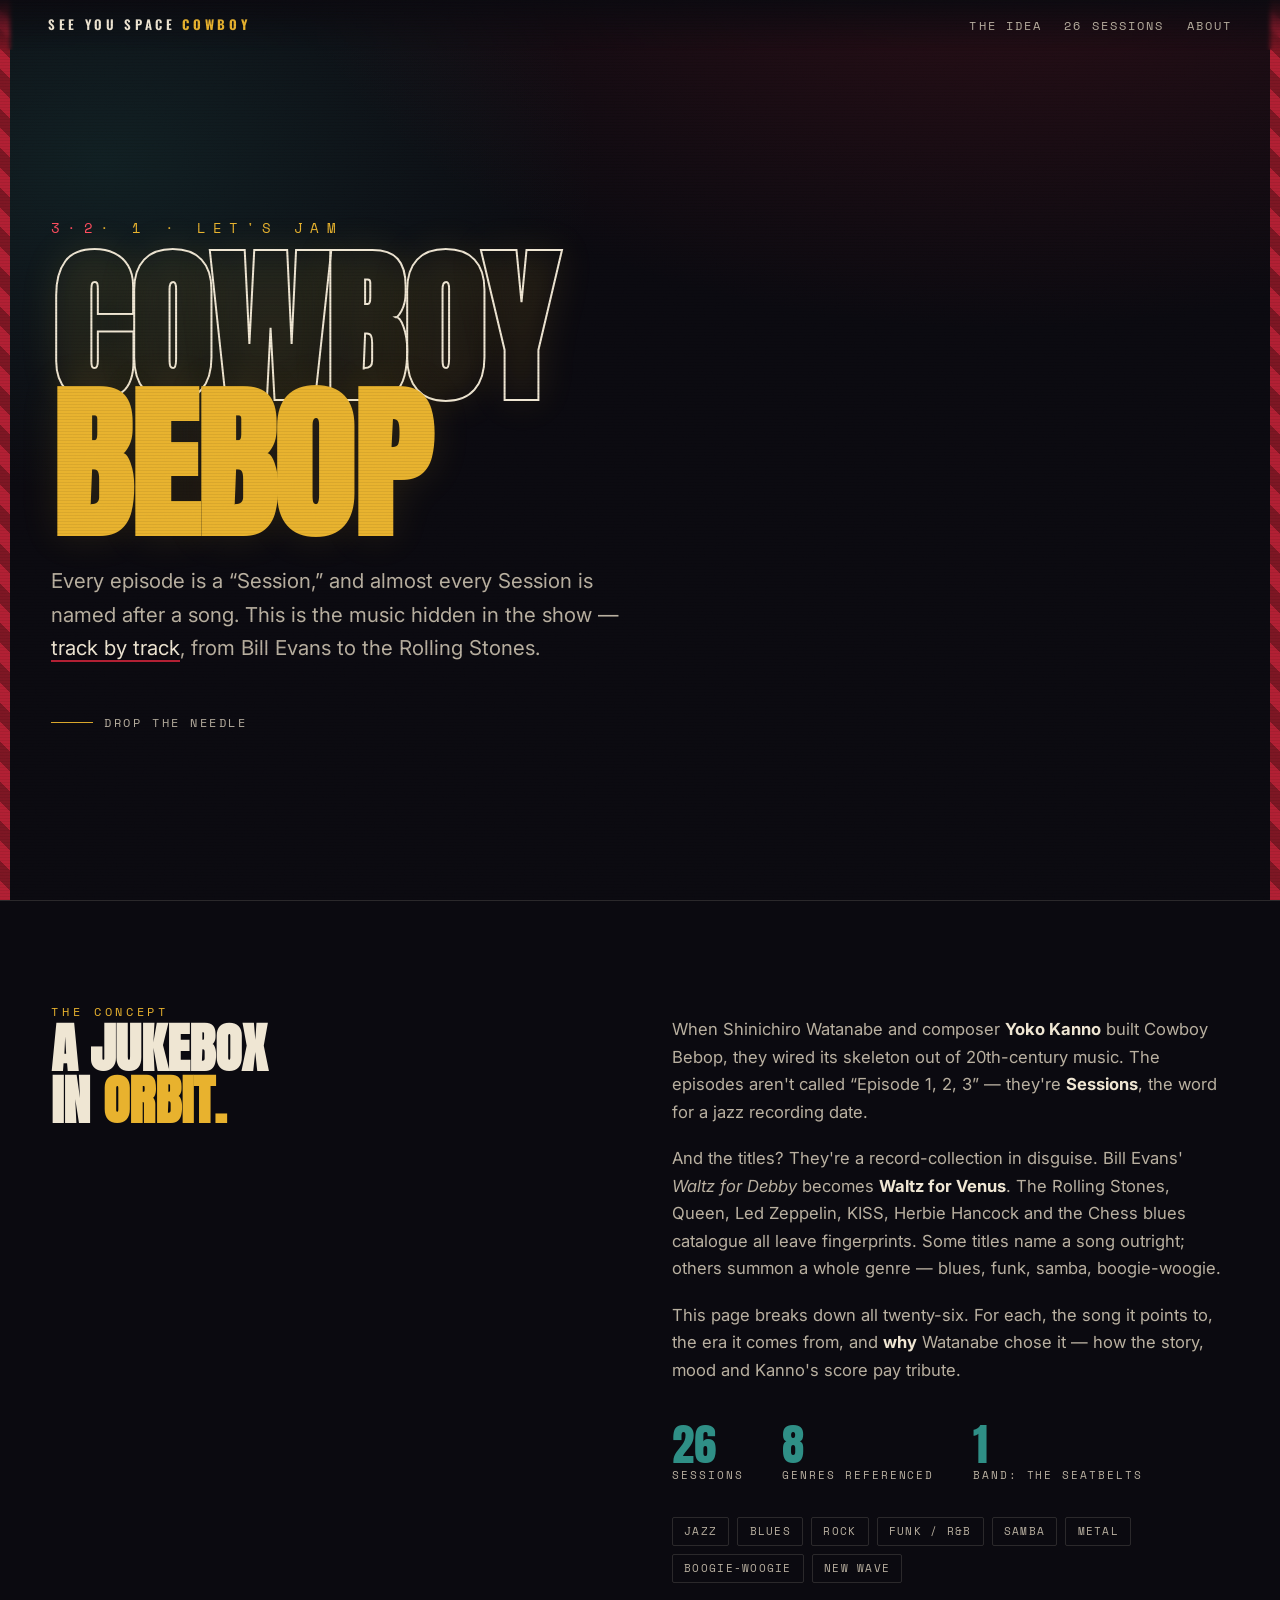
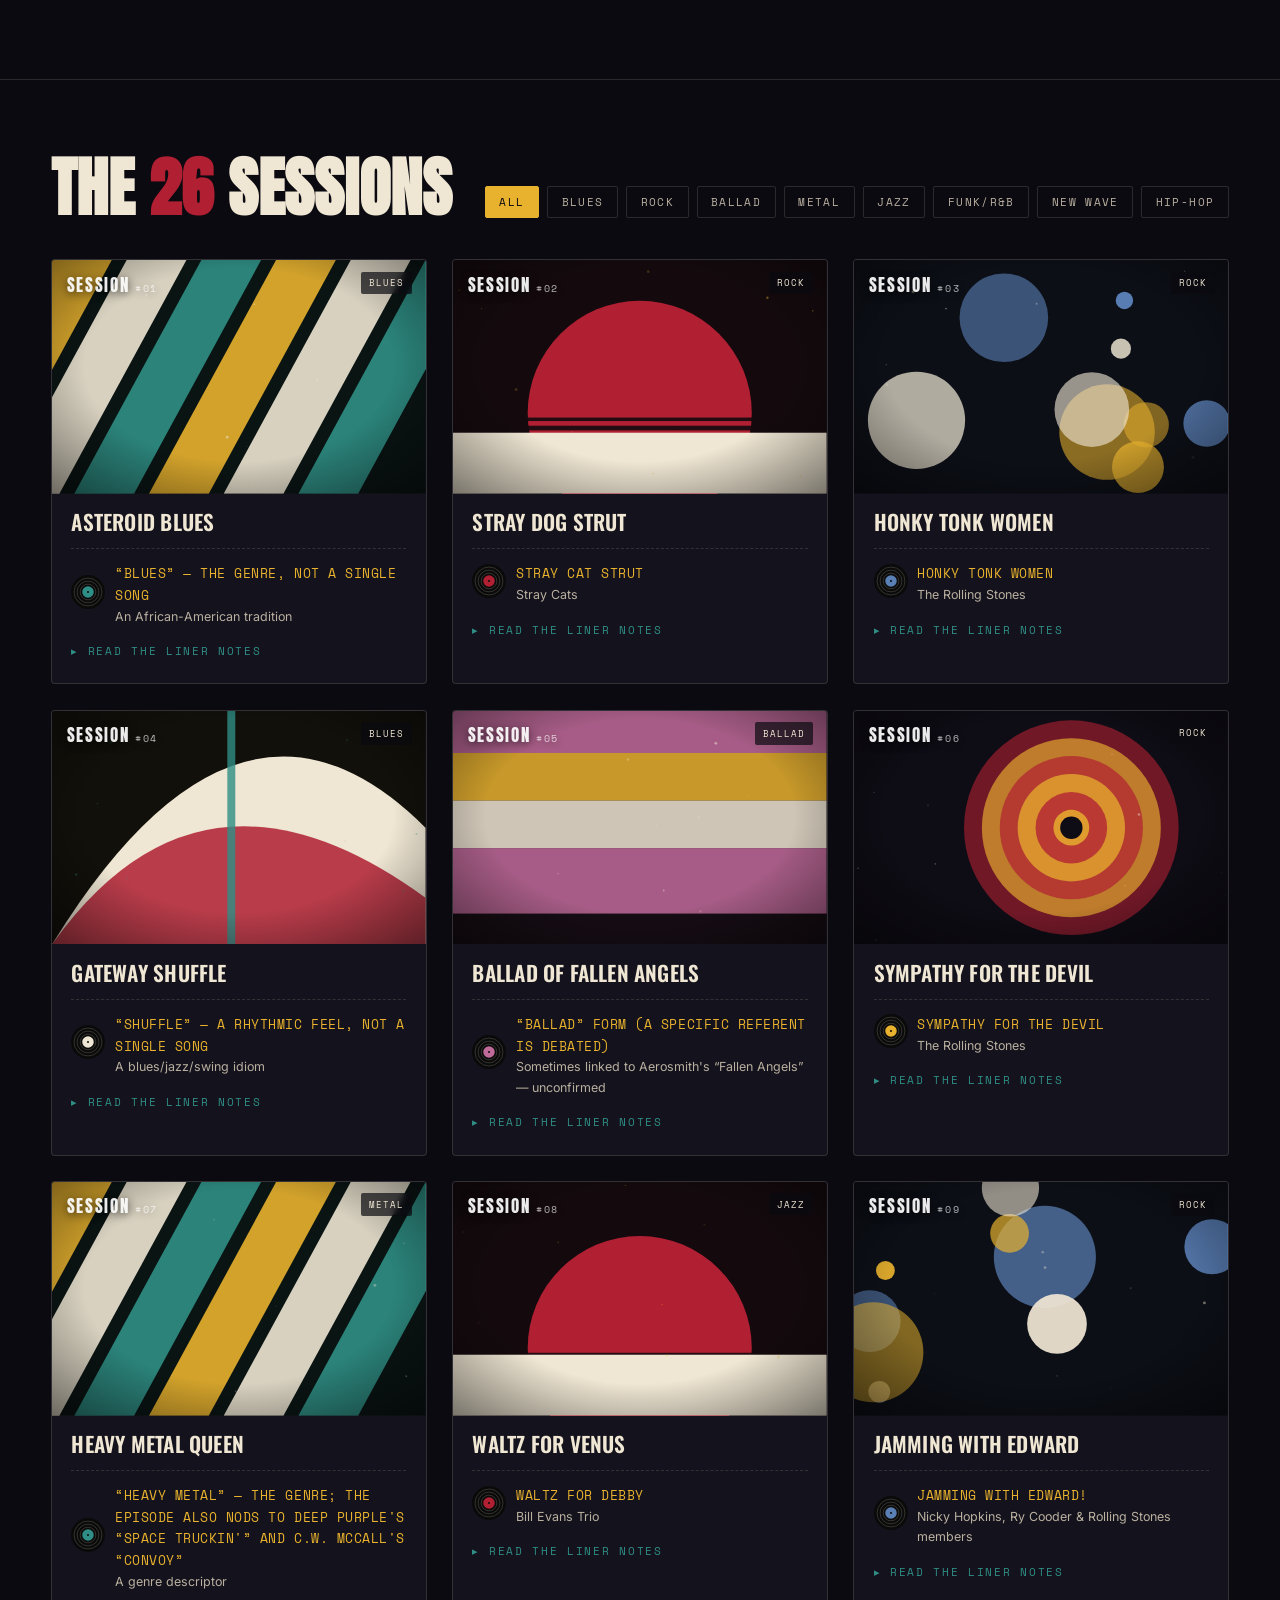
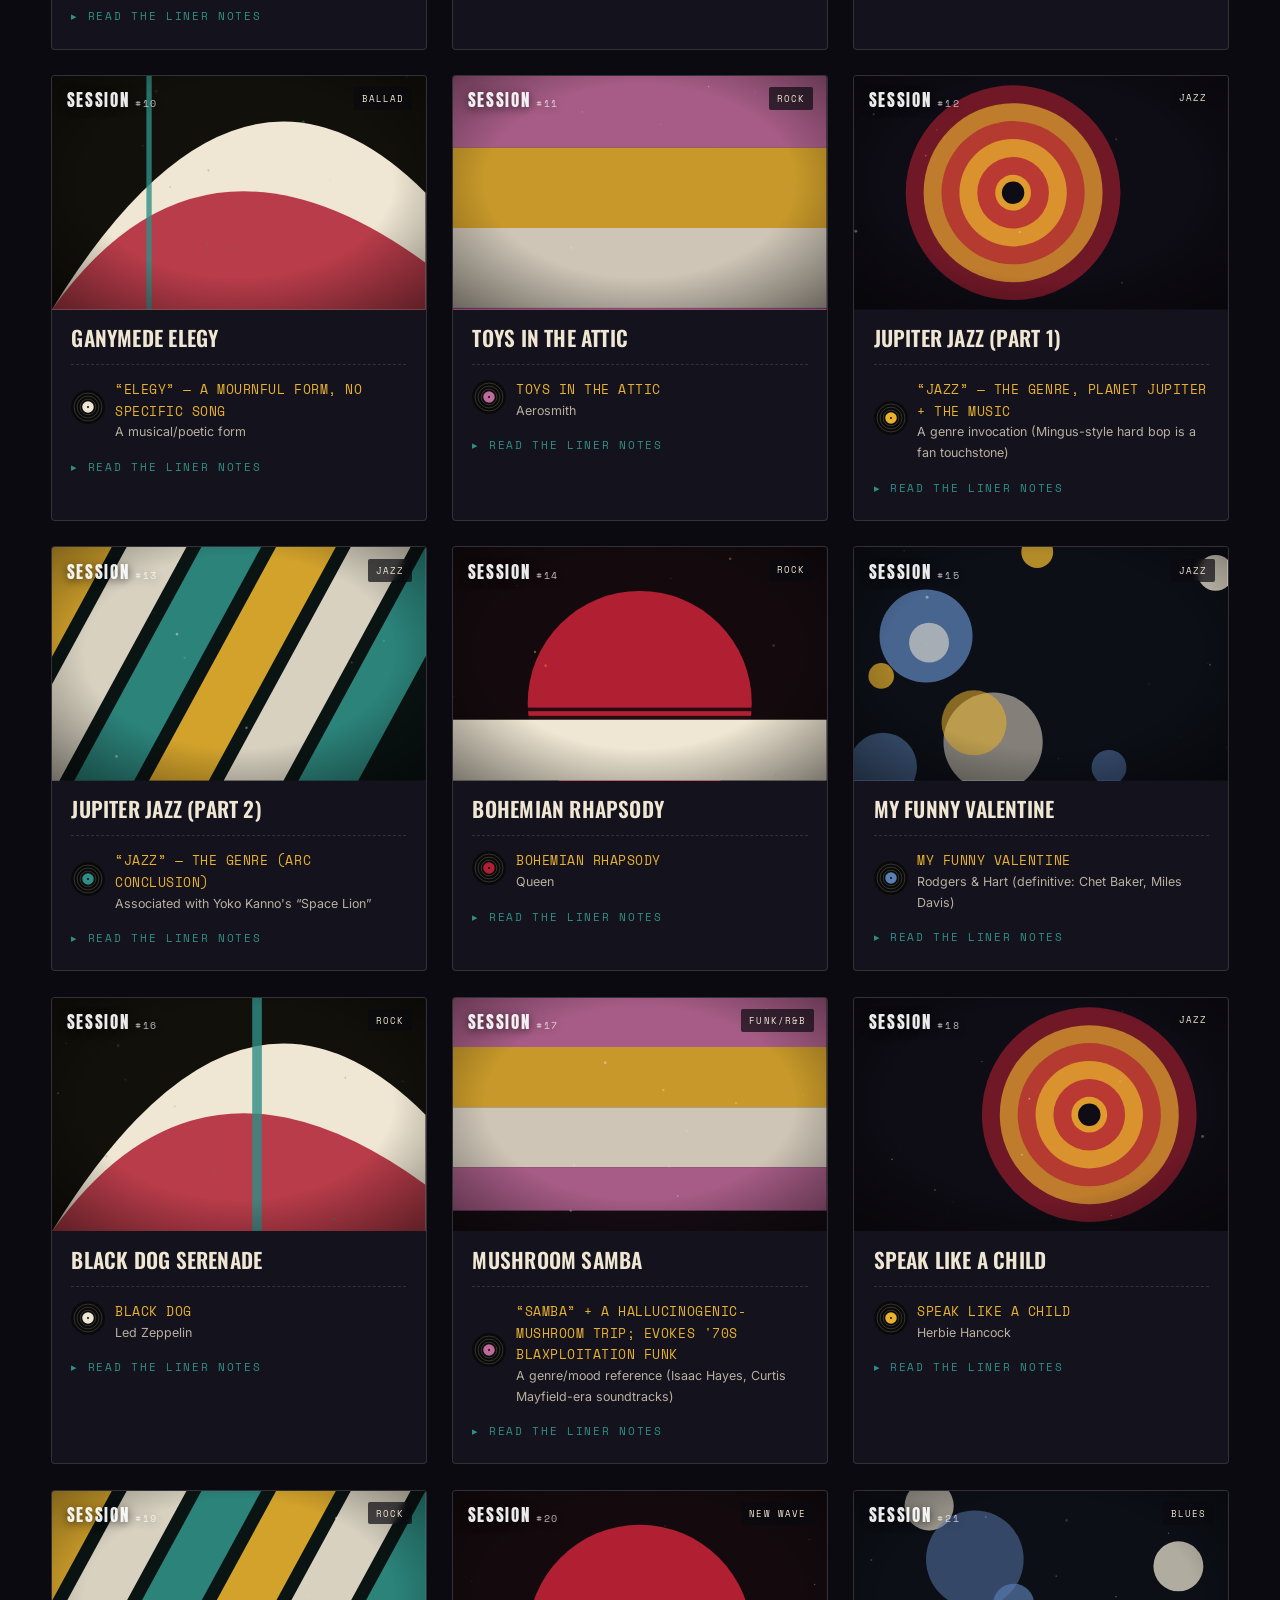
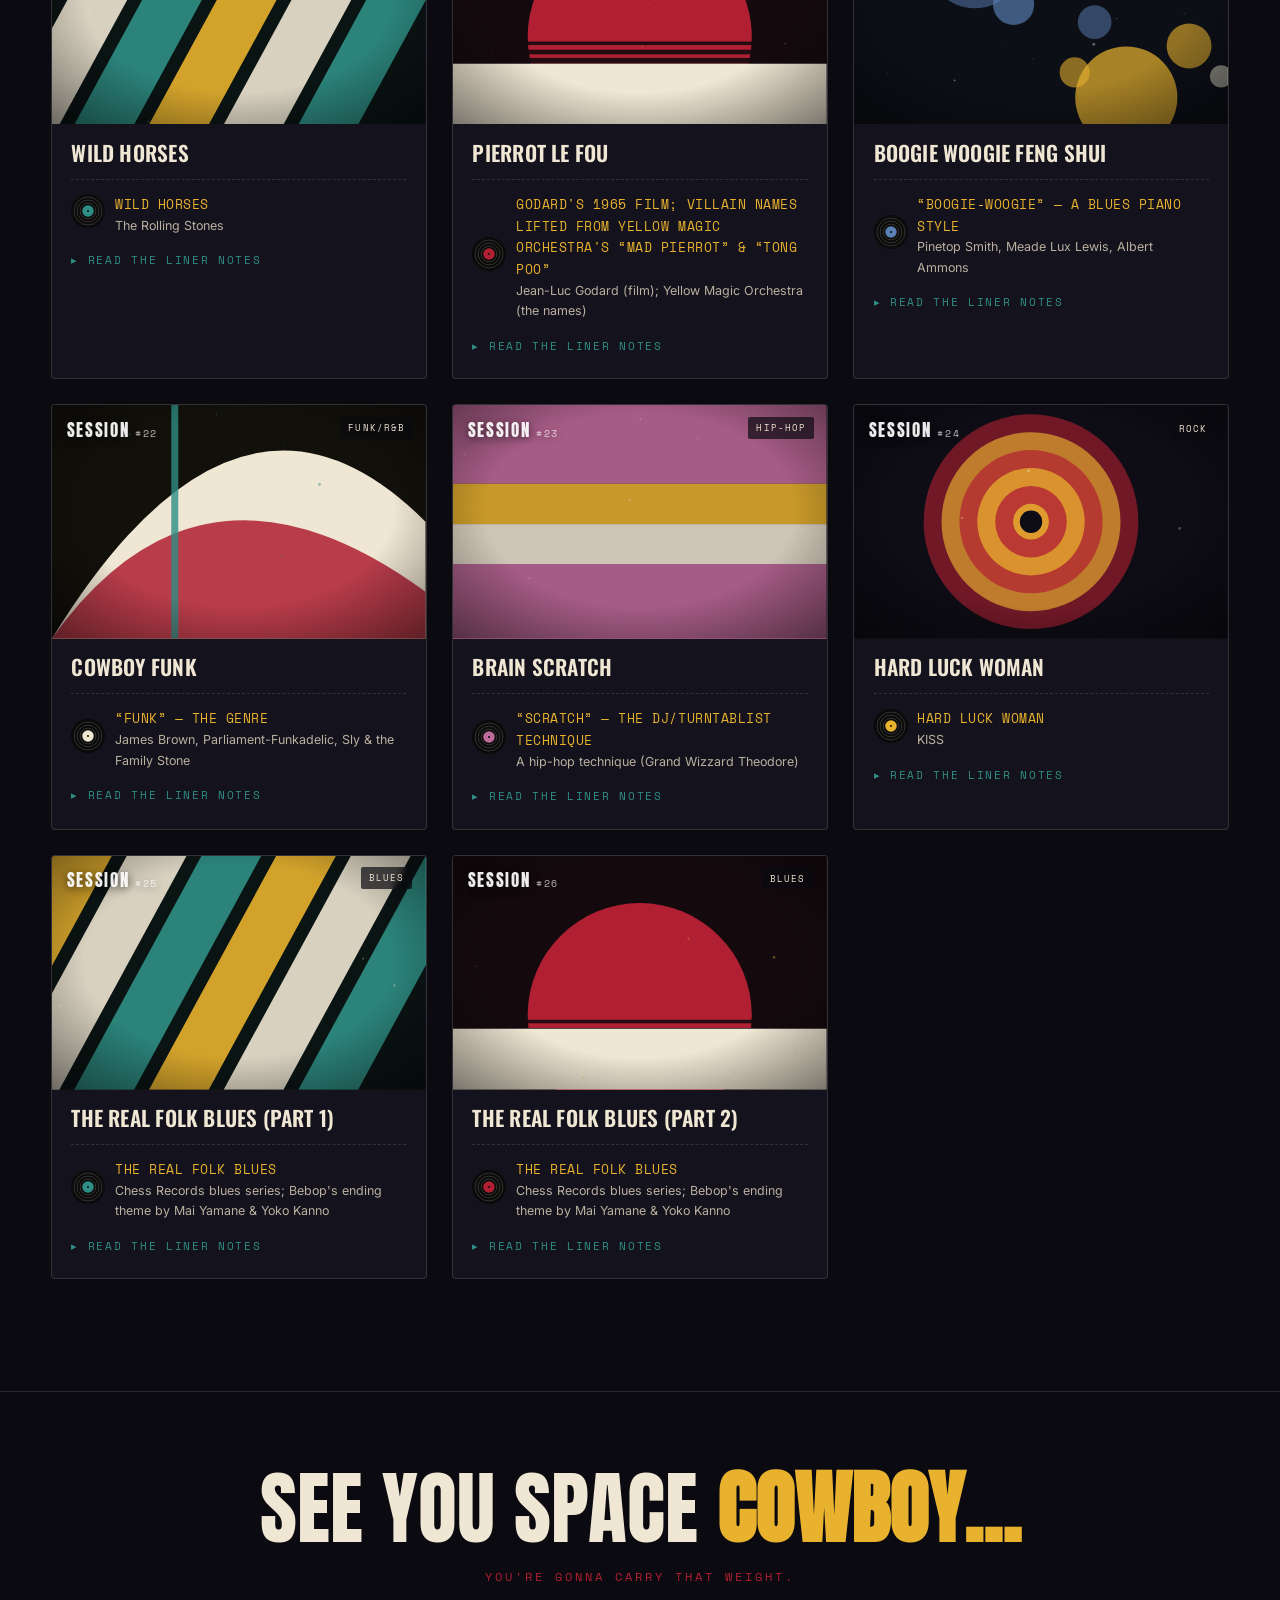
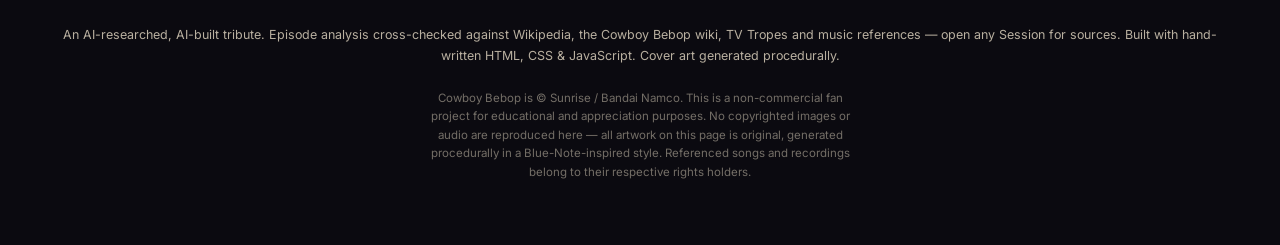
==== index.html @ d180a087 "Add Cowboy Bebop "Sessions in Jazz" tribute site A static single-page site breaking down all 26 Cowb" ====
<!DOCTYPE html>
<html lang="en">
<head>
  <meta charset="UTF-8" />
  <meta name="viewport" content="width=device-width, initial-scale=1.0" />
  <title>Cowboy Bebop · Sessions in Jazz</title>
  <meta name="description" content="Every episode of Cowboy Bebop is named after a song. A track-by-track tribute to the music hidden in all 26 Sessions — jazz, blues, rock, funk and the Seatbelts. AI-researched, Blue Note styled." />
  <meta name="theme-color" content="#0b0a10" />
  <link rel="icon" href="data:image/svg+xml,%3Csvg xmlns='http://www.w3.org/2000/svg' viewBox='0 0 32 32'%3E%3Ccircle cx='16' cy='16' r='16' fill='%230b0a10'/%3E%3Ccircle cx='16' cy='16' r='11' fill='none' stroke='%23e8b22e' stroke-width='1.5'/%3E%3Ccircle cx='16' cy='16' r='4' fill='%23b11f33'/%3E%3Ccircle cx='16' cy='16' r='1' fill='%230b0a10'/%3E%3C/svg%3E" />

  <!-- Open Graph -->
  <meta property="og:title" content="Cowboy Bebop · Sessions in Jazz" />
  <meta property="og:description" content="A track-by-track tribute to the music hidden in all 26 Sessions of Cowboy Bebop." />
  <meta property="og:type" content="website" />

  <!-- Fonts -->
  <link rel="preconnect" href="https://fonts.googleapis.com" />
  <link rel="preconnect" href="https://fonts.gstatic.com" crossorigin />
  <link href="https://fonts.googleapis.com/css2?family=Anton&family=Oswald:wght@400;600;700&family=Space+Mono:wght@400;700&family=Inter:wght@400;500;600&display=swap" rel="stylesheet" />

  <link rel="stylesheet" href="css/style.css" />
</head>
<body>
  <div id="starfield"></div>

  <!-- Top bar -->
  <header class="topbar">
    <div class="brand">SEE YOU SPACE&nbsp;<b>COWBOY</b></div>
    <nav>
      <a href="#thesis">The Idea</a>
      <a href="#sessions">26 Sessions</a>
      <a href="#about">About</a>
    </nav>
  </header>

  <!-- Hero -->
  <section class="hero">
    <span class="bar left"></span>
    <span class="bar right"></span>
    <div class="wrap">
      <div class="count-in"><span>3</span><span>·</span><span>2</span><span>· 1 · LET'S JAM</span></div>
      <h1>
        <span class="cowboy">Cowboy</span>
        <span class="bebop">Bebop</span>
      </h1>
      <p class="tagline">
        Every episode is a “Session,” and almost every Session is named after a song.
        This is the music hidden in the show — <em>track by track</em>, from Bill Evans to the Rolling Stones.
      </p>
      <a href="#sessions" class="scroll-cue">Drop the needle</a>
    </div>
  </section>

  <!-- Thesis -->
  <section class="thesis" id="thesis">
    <div class="wrap">
      <div class="grid">
        <div>
          <span class="eyebrow">The Concept</span>
          <h2>A jukebox<br />in <b>orbit.</b></h2>
        </div>
        <div>
          <p>
            When Shinichiro Watanabe and composer <strong>Yoko Kanno</strong> built Cowboy Bebop,
            they wired its skeleton out of 20th-century music. The episodes aren't called “Episode 1, 2, 3” —
            they're <strong>Sessions</strong>, the word for a jazz recording date.
          </p>
          <p>
            And the titles? They're a record-collection in disguise. Bill Evans' <em>Waltz for Debby</em>
            becomes <strong>Waltz for Venus</strong>. The Rolling Stones, Queen, Led Zeppelin, KISS,
            Herbie Hancock and the Chess blues catalogue all leave fingerprints. Some titles name a song outright;
            others summon a whole genre — blues, funk, samba, boogie-woogie.
          </p>
          <p>
            This page breaks down all twenty-six. For each, the song it points to, the era it comes from,
            and <strong>why</strong> Watanabe chose it — how the story, mood and Kanno's score pay tribute.
          </p>
          <div class="stats">
            <div class="stat"><div class="n" id="stat-episodes">26</div><div class="l">Sessions</div></div>
            <div class="stat"><div class="n" id="stat-genres">9</div><div class="l">Genres referenced</div></div>
            <div class="stat"><div class="n">1</div><div class="l">Band: The Seatbelts</div></div>
          </div>
          <div class="genre-key">
            <span>Jazz</span><span>Blues</span><span>Rock</span><span>Funk / R&amp;B</span>
            <span>Samba</span><span>Metal</span><span>Boogie-woogie</span><span>New Wave</span>
          </div>
        </div>
      </div>
    </div>
  </section>

  <!-- Sessions -->
  <section class="sessions" id="sessions">
    <div class="wrap">
      <div class="sessions-head">
        <h2>The <b>26</b> Sessions</h2>
        <div class="filters" id="filters"></div>
      </div>
      <div class="session-grid" id="session-grid"></div>
    </div>
  </section>

  <!-- Footer -->
  <footer class="footer" id="about">
    <div class="wrap">
      <div class="see-you">See You Space <b>Cowboy…</b></div>
      <div class="weight">You're gonna carry that weight.</div>
      <p class="credit">
        An AI-researched, AI-built tribute. Episode analysis cross-checked against Wikipedia,
        the Cowboy Bebop wiki, TV Tropes and music references — open any Session for sources.
        Built with hand-written HTML, CSS &amp; JavaScript. Cover art generated procedurally.
      </p>
      <p class="disclaimer">
        Cowboy Bebop is © Sunrise / Bandai Namco. This is a non-commercial fan project for
        educational and appreciation purposes. No copyrighted images or audio are reproduced here —
        all artwork on this page is original, generated procedurally in a Blue-Note-inspired style.
        Referenced songs and recordings belong to their respective rights holders.
      </p>
    </div>
  </footer>

  <!-- Modal mount -->
  <div class="modal-backdrop" id="modal-backdrop"></div>

  <script src="js/main.js"></script>
</body>
</html>
---- css/style.css ----
/* ============================================================
   COWBOY BEBOP — Sessions in Jazz
   A tribute site styling the show's musical DNA.
   Design language: Blue Note record sleeves x retro-future noir.
   ============================================================ */

/* ---------- Design tokens ---------- */
:root {
  /* core palette — the bebop eyecatch colors */
  --ink:       #0b0a10;   /* near-black, blue-shifted */
  --noir:      #14121c;
  --noir-2:    #1d1a28;
  --mustard:   #e8b22e;   /* the signature yellow */
  --bordeaux:  #b11f33;   /* arterial red */
  --bordeaux-d:#7c1623;
  --teal:      #2f8f86;   /* smoky teal */
  --cream:     #efe6d3;   /* aged paper */
  --cream-dim: #b9b0a0;
  --neon:      #ff4d5e;   /* neon sign accent */
  --line:      rgba(239,230,211,0.14);

  --shadow:    0 24px 60px -20px rgba(0,0,0,0.8);
  --maxw:      1180px;

  --font-display: "Anton", "Oswald", system-ui, sans-serif;
  --font-cond:    "Oswald", "Barlow Condensed", system-ui, sans-serif;
  --font-mono:    "Space Mono", ui-monospace, monospace;
  --font-body:    "Inter", system-ui, sans-serif;
}

/* ---------- Reset ---------- */
*, *::before, *::after { box-sizing: border-box; margin: 0; padding: 0; }
html { scroll-behavior: smooth; -webkit-text-size-adjust: 100%; }
body {
  font-family: var(--font-body);
  background: var(--ink);
  color: var(--cream);
  line-height: 1.65;
  overflow-x: hidden;
  -webkit-font-smoothing: antialiased;
}
img { max-width: 100%; display: block; }
a { color: inherit; text-decoration: none; }
ul { list-style: none; }

/* ---------- Film grain + scanlines (the noir texture) ---------- */
body::before {
  /* grain */
  content: "";
  position: fixed; inset: 0; z-index: 9998; pointer-events: none;
  opacity: 0.05; mix-blend-mode: overlay;
  background-image: url("data:image/svg+xml,%3Csvg xmlns='http://www.w3.org/2000/svg' width='120' height='120'%3E%3Cfilter id='n'%3E%3CfeTurbulence type='fractalNoise' baseFrequency='0.9' numOctaves='3'/%3E%3C/filter%3E%3Crect width='100%25' height='100%25' filter='url(%23n)'/%3E%3C/svg%3E");
}
body::after {
  /* faint scanlines */
  content: "";
  position: fixed; inset: 0; z-index: 9997; pointer-events: none;
  opacity: 0.35;
  background: repeating-linear-gradient(
    to bottom, rgba(0,0,0,0) 0 2px, rgba(0,0,0,0.18) 2px 3px);
}

/* ---------- Layout helpers ---------- */
.wrap { width: min(92vw, var(--maxw)); margin-inline: auto; }
.eyebrow {
  font-family: var(--font-mono);
  text-transform: uppercase;
  letter-spacing: 0.32em;
  font-size: 0.72rem;
  color: var(--mustard);
}

/* ============================================================
   STARFIELD BACKDROP
   ============================================================ */
#starfield {
  position: fixed; inset: 0; z-index: -2;
  background:
    radial-gradient(1200px 700px at 78% -10%, rgba(177,31,51,0.20), transparent 60%),
    radial-gradient(900px 600px at 8% 18%, rgba(47,143,134,0.16), transparent 55%),
    var(--ink);
}
.star { position: absolute; border-radius: 50%; background: var(--cream);
  opacity: 0.0; animation: twinkle 4s ease-in-out infinite; }
@keyframes twinkle { 0%,100%{opacity:.1} 50%{opacity:.9} }

/* ============================================================
   TOP BAR
   ============================================================ */
.topbar {
  position: fixed; top: 0; left: 0; right: 0; z-index: 100;
  display: flex; align-items: center; justify-content: space-between;
  padding: 0.9rem clamp(1rem, 4vw, 3rem);
  background: linear-gradient(to bottom, rgba(11,10,16,0.92), rgba(11,10,16,0));
  backdrop-filter: blur(2px);
  transition: background 0.3s ease;
}
.topbar.solid { background: rgba(11,10,16,0.94); border-bottom: 1px solid var(--line); }
.topbar .brand {
  font-family: var(--font-cond); font-weight: 600;
  text-transform: uppercase; letter-spacing: 0.28em; font-size: 0.82rem;
}
.topbar .brand b { color: var(--mustard); }
.topbar nav { display: flex; gap: 1.4rem; }
.topbar nav a {
  font-family: var(--font-mono); font-size: 0.72rem;
  text-transform: uppercase; letter-spacing: 0.18em; color: var(--cream-dim);
  transition: color 0.2s;
}
.topbar nav a:hover { color: var(--mustard); }
@media (max-width: 680px){ .topbar nav { display: none; } }

/* ============================================================
   HERO
   ============================================================ */
.hero {
  position: relative; min-height: 100svh;
  display: flex; flex-direction: column; justify-content: center;
  padding: 7rem 0 4rem;
}
.hero .wrap { position: relative; z-index: 2; }
.hero .count-in {
  font-family: var(--font-mono); color: var(--neon);
  letter-spacing: 0.5em; font-size: 0.9rem; margin-bottom: 1.4rem;
  text-transform: uppercase;
}
.hero .count-in span { opacity: 0; animation: pop 0.5s forwards; }
.hero .count-in span:nth-child(1){ animation-delay: .2s }
.hero .count-in span:nth-child(2){ animation-delay: .5s }
.hero .count-in span:nth-child(3){ animation-delay: .8s }
.hero .count-in span:nth-child(4){ animation-delay: 1.15s; color: var(--mustard) }
@keyframes pop { from{opacity:0; transform: translateY(8px)} to{opacity:1; transform:none} }

.hero h1 {
  font-family: var(--font-display);
  font-size: clamp(3.4rem, 13vw, 11rem);
  line-height: 0.82; letter-spacing: -0.01em;
  text-transform: uppercase; color: var(--cream);
  text-shadow: 0 0 38px rgba(232,178,46,0.12);
}
.hero h1 .bebop {
  display: block; color: var(--mustard);
  -webkit-text-stroke: 0;
}
.hero h1 .cowboy {
  display: block;
  color: transparent; -webkit-text-stroke: 2px var(--cream);
}
.hero .tagline {
  margin-top: 1.8rem; max-width: 44ch;
  font-size: clamp(1rem, 2.2vw, 1.28rem); color: var(--cream-dim);
}
.hero .tagline em { color: var(--cream); font-style: normal; border-bottom: 2px solid var(--bordeaux); }
.hero .scroll-cue {
  margin-top: 3rem; display: inline-flex; align-items: center; gap: 0.7rem;
  font-family: var(--font-mono); font-size: 0.72rem; letter-spacing: 0.22em;
  text-transform: uppercase; color: var(--cream-dim);
}
.hero .scroll-cue::before {
  content: ""; width: 42px; height: 1px; background: var(--mustard);
  animation: stretch 2s ease-in-out infinite;
}
@keyframes stretch { 0%,100%{transform: scaleX(.4); opacity:.4} 50%{transform: scaleX(1); opacity:1} }

/* big red side bars echoing the opening title cards */
.hero .bar {
  position: absolute; top: 0; bottom: 0; width: 10px; z-index: 1;
  background: repeating-linear-gradient(45deg, var(--bordeaux) 0 14px, var(--bordeaux-d) 14px 28px);
}
.hero .bar.right { right: 0; }

/* ============================================================
   THESIS / INTRO
   ============================================================ */
.thesis { padding: 6rem 0; border-top: 1px solid var(--line); }
.thesis .grid { display: grid; grid-template-columns: 1fr 1fr; gap: clamp(2rem,5vw,5rem); align-items: start; }
@media (max-width: 820px){ .thesis .grid { grid-template-columns: 1fr; } }
.thesis h2 {
  font-family: var(--font-display); text-transform: uppercase;
  font-size: clamp(2rem, 5vw, 3.4rem); line-height: 0.95; color: var(--cream);
}
.thesis h2 b { color: var(--mustard); }
.thesis p { color: var(--cream-dim); margin-top: 1.2rem; font-size: 1.04rem; }
.thesis p strong { color: var(--cream); }
.thesis .stats { display: flex; gap: 2.4rem; margin-top: 2.4rem; flex-wrap: wrap; }
.thesis .stats .stat .n {
  font-family: var(--font-display); font-size: 2.8rem; color: var(--teal); line-height: 1;
}
.thesis .stats .stat .l {
  font-family: var(--font-mono); font-size: 0.68rem; text-transform: uppercase;
  letter-spacing: 0.18em; color: var(--cream-dim);
}
.genre-key { display: flex; flex-wrap: wrap; gap: 0.5rem; margin-top: 2rem; }
.genre-key span {
  font-family: var(--font-mono); font-size: 0.66rem; text-transform: uppercase;
  letter-spacing: 0.12em; padding: 0.3rem 0.7rem; border: 1px solid var(--line);
  border-radius: 2px; color: var(--cream-dim);
}

/* ============================================================
   SESSIONS — controls
   ============================================================ */
.sessions { padding: 5rem 0 7rem; border-top: 1px solid var(--line); }
.sessions-head {
  display: flex; align-items: flex-end; justify-content: space-between;
  gap: 1rem; flex-wrap: wrap; margin-bottom: 2.6rem;
}
.sessions-head h2 {
  font-family: var(--font-display); text-transform: uppercase;
  font-size: clamp(2.2rem, 6vw, 4rem); line-height: 0.9; color: var(--cream);
}
.sessions-head h2 b { color: var(--bordeaux); -webkit-text-stroke: 0; }
.filters { display: flex; gap: 0.5rem; flex-wrap: wrap; }
.filters button {
  font-family: var(--font-mono); font-size: 0.7rem; text-transform: uppercase;
  letter-spacing: 0.12em; color: var(--cream-dim); cursor: pointer;
  background: transparent; border: 1px solid var(--line); border-radius: 2px;
  padding: 0.4rem 0.85rem; transition: all 0.2s;
}
.filters button:hover { border-color: var(--mustard); color: var(--cream); }
.filters button.active { background: var(--mustard); color: var(--ink); border-color: var(--mustard); }

/* ============================================================
   SESSION CARDS — the record sleeves
   ============================================================ */
.session-grid {
  display: grid; grid-template-columns: repeat(auto-fill, minmax(320px, 1fr));
  gap: 1.6rem;
}
.card {
  position: relative; background: var(--noir);
  border: 1px solid var(--line); border-radius: 4px; overflow: hidden;
  cursor: pointer; transition: transform 0.35s cubic-bezier(.2,.8,.2,1), border-color 0.35s;
  opacity: 0; transform: translateY(26px);
}
.card.in { opacity: 1; transform: none; }
.card:hover { transform: translateY(-6px); border-color: rgba(232,178,46,0.5); }

/* the generated "sleeve" art sits at the top */
.card .sleeve { position: relative; aspect-ratio: 16/10; overflow: hidden; }
.card .sleeve svg { width: 100%; height: 100%; display: block; }
.card .sleeve .num {
  position: absolute; top: 0.7rem; left: 0.9rem; z-index: 3;
  font-family: var(--font-display); font-size: 1.05rem;
  letter-spacing: 0.1em; color: rgba(255,255,255,0.92);
  text-shadow: 0 2px 8px rgba(0,0,0,0.6);
}
.card .sleeve .num small { font-family: var(--font-mono); font-size: 0.6rem; opacity: 0.75; }

.card .body { padding: 1.1rem 1.2rem 1.3rem; }
.card .title {
  font-family: var(--font-cond); font-weight: 600; text-transform: uppercase;
  font-size: 1.32rem; line-height: 1.05; letter-spacing: 0.01em; color: var(--cream);
}
.card .pairing {
  display: flex; align-items: center; gap: 0.6rem; margin-top: 0.9rem;
  padding-top: 0.9rem; border-top: 1px dashed var(--line);
}
.card .pairing .disc { flex: 0 0 auto; }
.card .pairing .meta .song {
  font-family: var(--font-mono); font-size: 0.82rem; color: var(--mustard);
  text-transform: uppercase; letter-spacing: 0.04em;
}
.card .pairing .meta .artist { font-size: 0.78rem; color: var(--cream-dim); }
.card .tag {
  position: absolute; top: 0.7rem; right: 0.8rem; z-index: 3;
  font-family: var(--font-mono); font-size: 0.58rem; text-transform: uppercase;
  letter-spacing: 0.12em; padding: 0.22rem 0.5rem; border-radius: 2px;
  background: rgba(11,10,16,0.7); color: var(--cream); backdrop-filter: blur(3px);
}
.card .cue {
  margin-top: 1rem; font-family: var(--font-mono); font-size: 0.66rem;
  text-transform: uppercase; letter-spacing: 0.16em; color: var(--teal);
  display: inline-flex; align-items: center; gap: 0.4rem;
}

/* spinning vinyl mini-disc */
.disc-svg .groove { fill: none; stroke: rgba(239,230,211,0.18); }
.card:hover .disc-svg { animation: spin 4s linear infinite; }
@keyframes spin { to { transform: rotate(360deg); } }

/* ============================================================
   MODAL — the liner notes
   ============================================================ */
.modal-backdrop {
  position: fixed; inset: 0; z-index: 1000; display: none;
  background: rgba(5,4,9,0.82); backdrop-filter: blur(6px);
  padding: 5vh 1rem; overflow-y: auto;
}
.modal-backdrop.open { display: flex; align-items: flex-start; justify-content: center; }
.modal {
  width: min(900px, 96vw); background: var(--noir);
  border: 1px solid var(--line); border-radius: 6px; box-shadow: var(--shadow);
  overflow: hidden; animation: rise 0.4s cubic-bezier(.2,.8,.2,1);
}
@keyframes rise { from{opacity:0; transform: translateY(30px)} to{opacity:1; transform:none} }
.modal .m-hero { position: relative; display: grid; grid-template-columns: 1.1fr 1fr; }
@media (max-width: 720px){ .modal .m-hero { grid-template-columns: 1fr; } }
.modal .m-hero .art { aspect-ratio: 1/1; }
.modal .m-hero .art svg { width: 100%; height: 100%; }
.modal .m-hero .intro { padding: 1.8rem; display: flex; flex-direction: column; justify-content: center; }
.modal .m-hero .intro .session-no {
  font-family: var(--font-mono); color: var(--neon); font-size: 0.72rem;
  letter-spacing: 0.24em; text-transform: uppercase;
}
.modal .m-hero .intro h3 {
  font-family: var(--font-display); text-transform: uppercase;
  font-size: clamp(1.8rem, 4vw, 2.8rem); line-height: 0.92; margin: 0.5rem 0 0;
  color: var(--cream);
}
.modal .close {
  position: absolute; top: 0.8rem; right: 0.9rem; z-index: 5;
  width: 36px; height: 36px; border-radius: 50%; cursor: pointer;
  background: rgba(11,10,16,0.7); border: 1px solid var(--line); color: var(--cream);
  font-size: 1.2rem; line-height: 1; display: grid; place-items: center;
  transition: all 0.2s;
}
.modal .close:hover { background: var(--bordeaux); border-color: var(--bordeaux); }

.modal .m-body { padding: 1.8rem; display: grid; gap: 1.6rem; }
.record-block {
  display: flex; gap: 1.2rem; align-items: center;
  background: var(--noir-2); border: 1px solid var(--line); border-radius: 4px;
  padding: 1.1rem 1.3rem;
}
.record-block .big-disc { flex: 0 0 auto; }
.record-block .info .label {
  font-family: var(--font-mono); font-size: 0.62rem; text-transform: uppercase;
  letter-spacing: 0.18em; color: var(--cream-dim);
}
.record-block .info .song {
  font-family: var(--font-cond); font-weight: 600; font-size: 1.3rem;
  text-transform: uppercase; color: var(--mustard); line-height: 1.1; margin-top: 0.15rem;
}
.record-block .info .by { color: var(--cream-dim); font-size: 0.9rem; }
.record-block .info .chips { display: flex; gap: 0.4rem; margin-top: 0.5rem; flex-wrap: wrap; }
.record-block .info .chips span {
  font-family: var(--font-mono); font-size: 0.6rem; text-transform: uppercase;
  letter-spacing: 0.1em; padding: 0.2rem 0.5rem; border: 1px solid var(--line);
  border-radius: 2px; color: var(--cream-dim);
}
.note h4 {
  font-family: var(--font-mono); font-size: 0.68rem; text-transform: uppercase;
  letter-spacing: 0.2em; color: var(--teal); margin-bottom: 0.5rem;
  display: flex; align-items: center; gap: 0.6rem;
}
.note h4::before { content: "▸"; color: var(--bordeaux); }
.note p { color: var(--cream); font-size: 1rem; }
.modal .sources { font-family: var(--font-mono); font-size: 0.68rem; color: var(--cream-dim); }
.modal .sources a { color: var(--teal); border-bottom: 1px solid transparent; }
.modal .sources a:hover { border-color: var(--teal); }

/* ============================================================
   FOOTER
   ============================================================ */
.footer {
  border-top: 1px solid var(--line); padding: 5rem 0 4rem; text-align: center;
  position: relative;
}
.footer .see-you {
  font-family: var(--font-display); text-transform: uppercase;
  font-size: clamp(2rem, 7vw, 5rem); line-height: 0.9; color: var(--cream);
}
.footer .see-you b { color: var(--mustard); }
.footer .weight {
  margin-top: 1.4rem; font-family: var(--font-mono); letter-spacing: 0.24em;
  text-transform: uppercase; font-size: 0.78rem; color: var(--bordeaux);
}
.footer .credit { margin-top: 2.4rem; font-size: 0.78rem; color: var(--cream-dim); }
.footer .credit a { color: var(--teal); }
.footer .disclaimer {
  margin-top: 1.4rem; max-width: 60ch; margin-inline: auto;
  font-size: 0.72rem; color: rgba(185,176,160,0.6); line-height: 1.6;
}

/* ---------- Reduced motion ---------- */
@media (prefers-reduced-motion: reduce){
  *, *::before, *::after { animation: none !important; scroll-behavior: auto; }
  .card { opacity: 1; transform: none; }
}
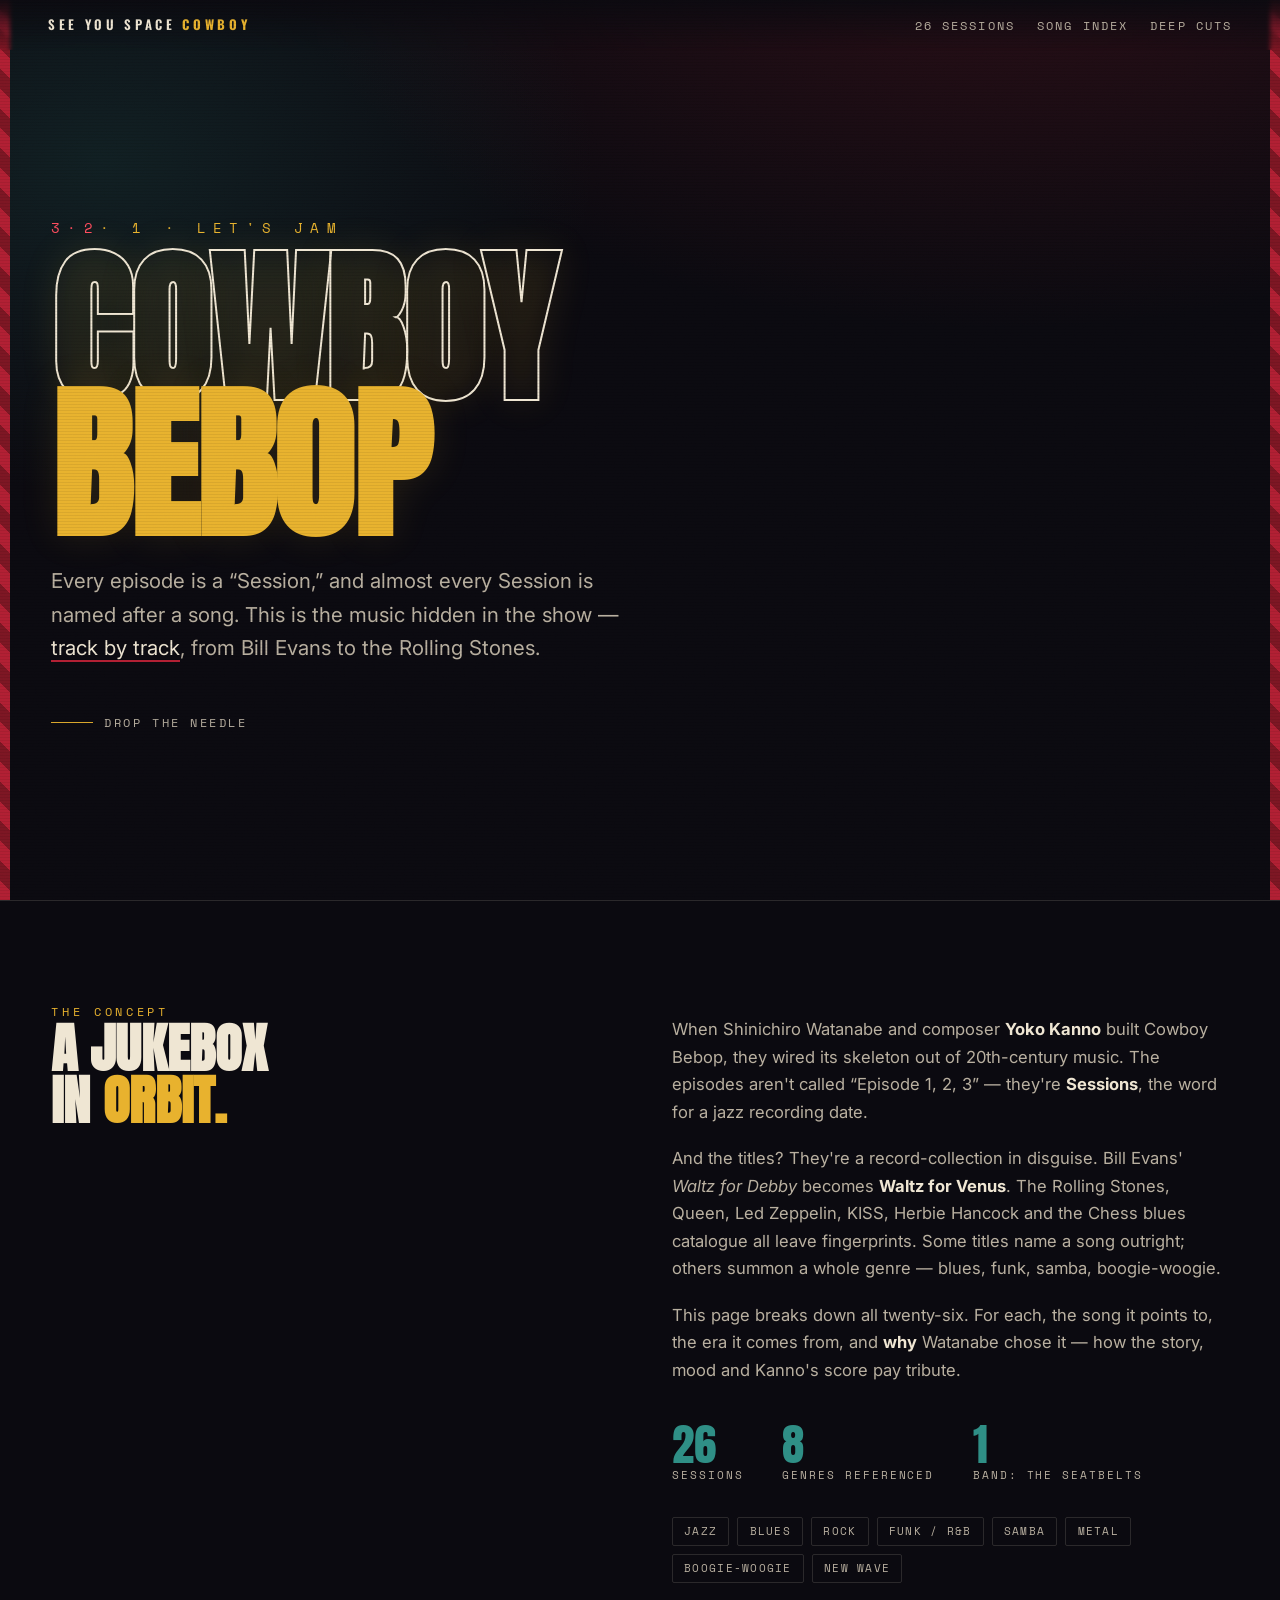
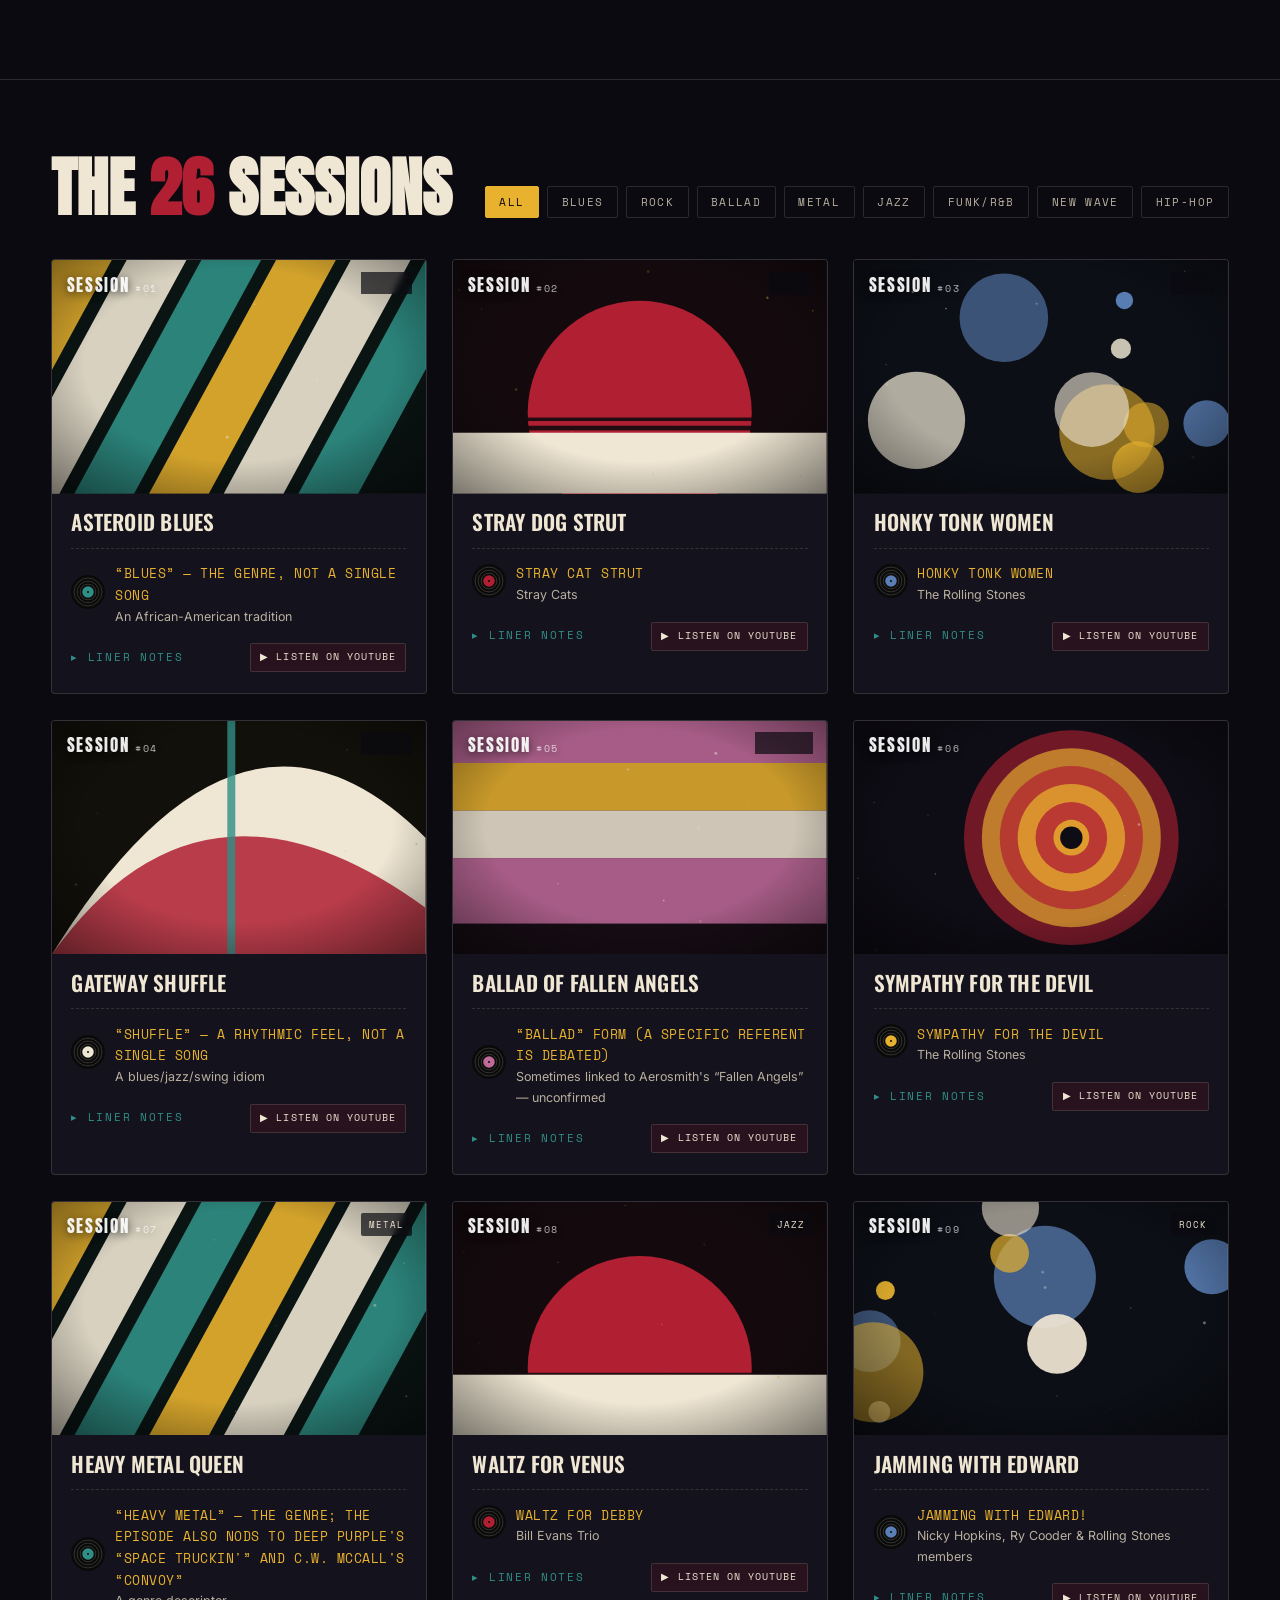
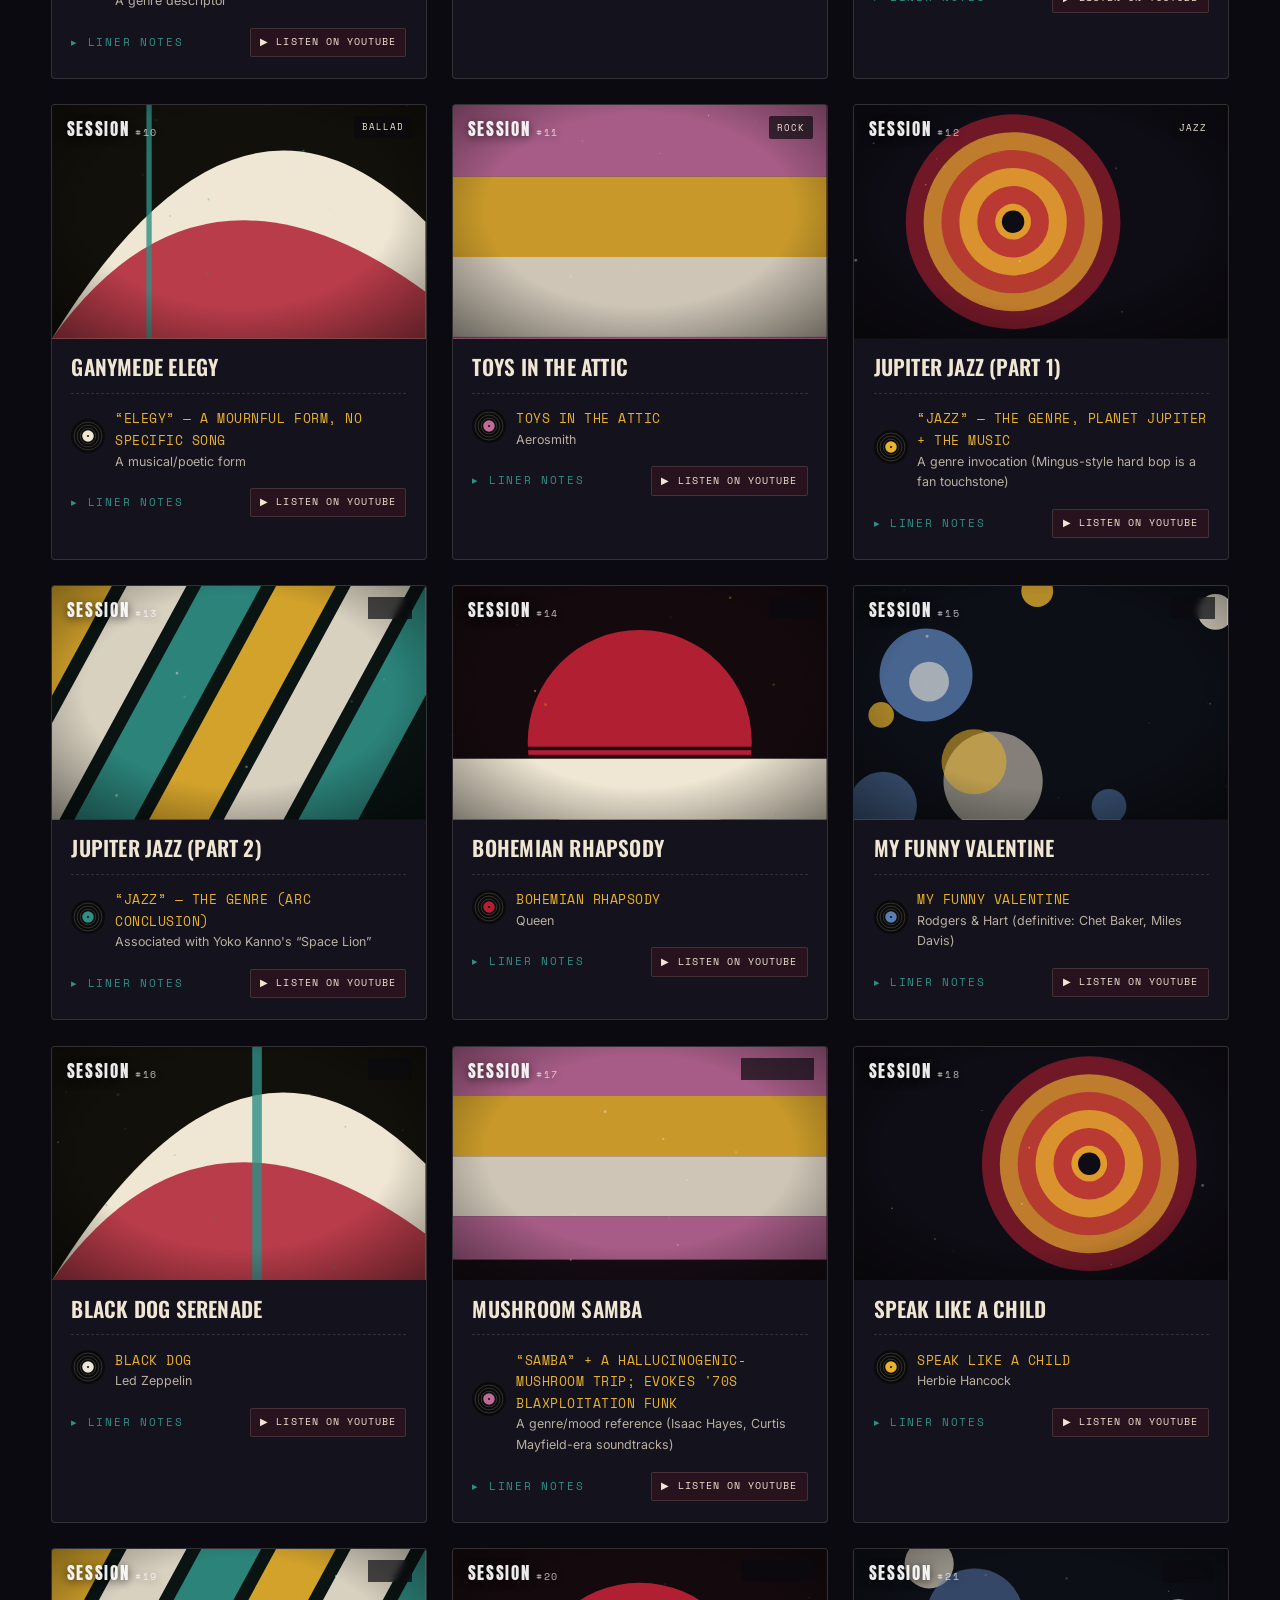
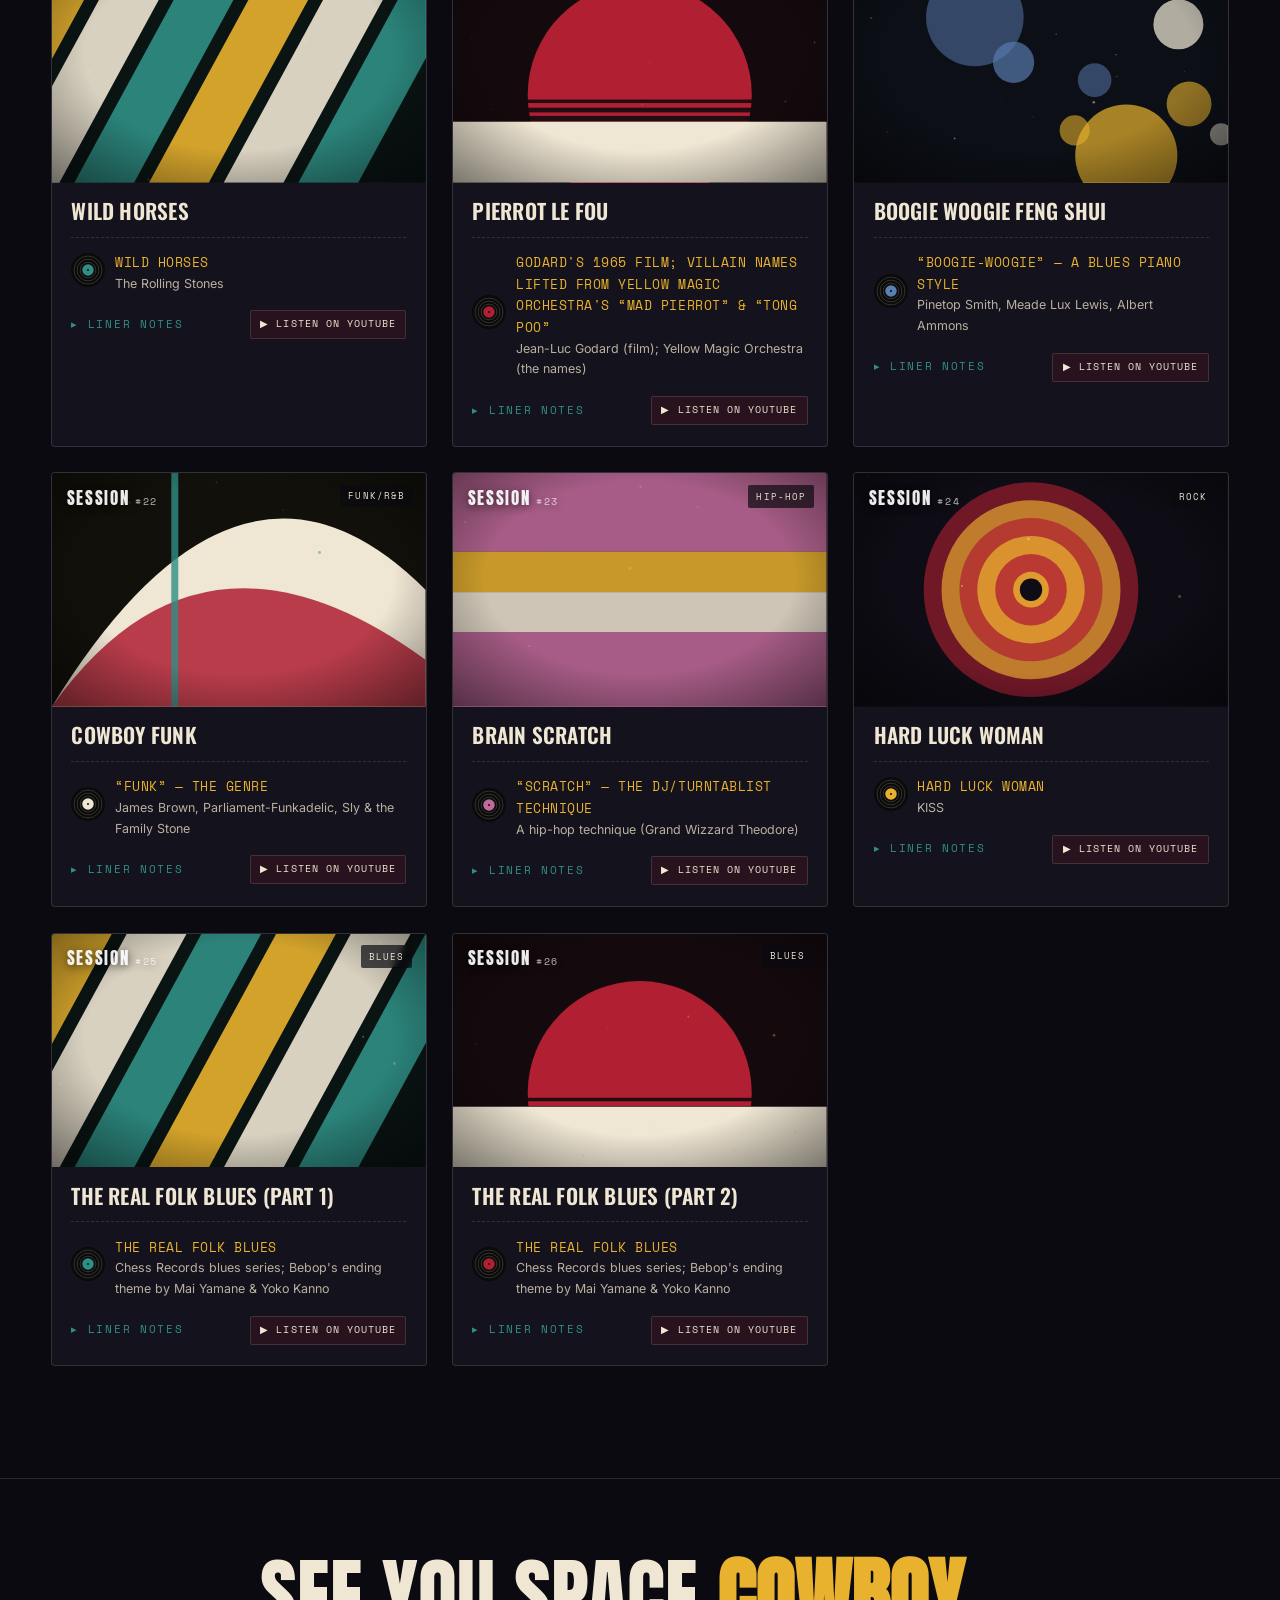
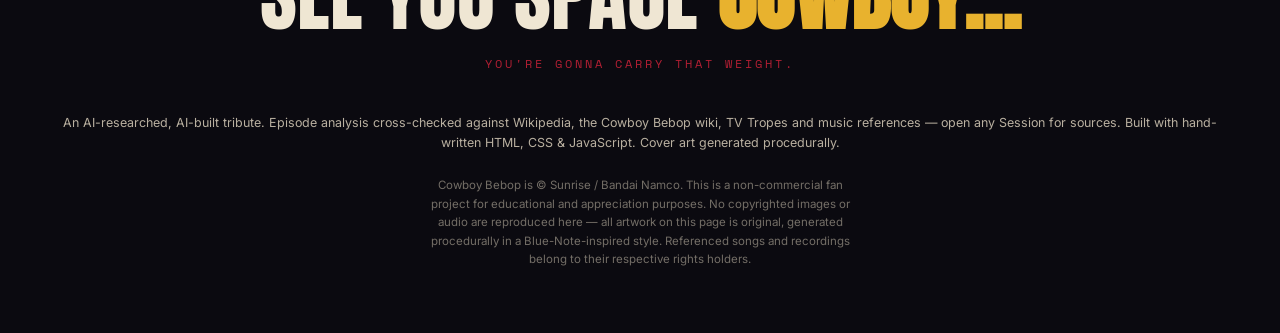
==== commit f6b9b0c8: "Add YouTube links, Song Index page, and Deep Cuts soundtrack page Extends the tribute site from one " ====
--- a/index.html
+++ b/index.html
@@ -27,9 +27,9 @@
   <header class="topbar">
     <div class="brand">SEE YOU SPACE&nbsp;<b>COWBOY</b></div>
     <nav>
-      <a href="#thesis">The Idea</a>
       <a href="#sessions">26 Sessions</a>
-      <a href="#about">About</a>
+      <a href="songs.html">Song Index</a>
+      <a href="soundtrack.html">Deep Cuts</a>
     </nav>
   </header>
 
@@ -122,6 +122,7 @@
   <!-- Modal mount -->
   <div class="modal-backdrop" id="modal-backdrop"></div>
 
+  <script src="js/common.js"></script>
   <script src="js/main.js"></script>
 </body>
 </html>
--- a/css/style.css
+++ b/css/style.css
@@ -373,8 +373,156 @@
   font-size: 0.72rem; color: rgba(185,176,160,0.6); line-height: 1.6;
 }
 
+/* ============================================================
+   LISTEN BUTTONS (YouTube)
+   ============================================================ */
+.listen {
+  display: inline-flex; align-items: center; gap: 0.4rem;
+  font-family: var(--font-mono); font-size: 0.64rem; text-transform: uppercase;
+  letter-spacing: 0.1em; color: var(--cream); cursor: pointer;
+  padding: 0.32rem 0.6rem; border: 1px solid var(--line); border-radius: 2px;
+  background: rgba(177,31,51,0.12); transition: all 0.2s; white-space: nowrap;
+}
+.listen:hover { background: var(--bordeaux); border-color: var(--bordeaux); color: #fff; }
+.listen.lg { font-size: 0.7rem; padding: 0.45rem 0.8rem; margin-top: 0.8rem; align-self: flex-start; }
+.card-actions { display: flex; align-items: center; justify-content: space-between; gap: 0.6rem; margin-top: 1rem; }
+.card-actions .cue { margin-top: 0; }
+
+/* topbar brand as link + active state */
+.topbar .brand a { color: inherit; }
+.topbar nav a.here { color: var(--mustard); border-bottom: 1px solid var(--mustard); padding-bottom: 2px; }
+
+/* ============================================================
+   SECONDARY PAGE HEADER (Song Index / Deep Cuts)
+   ============================================================ */
+.page-head { padding: 8rem 0 3rem; }
+.page-head h1 {
+  font-family: var(--font-display); text-transform: uppercase;
+  font-size: clamp(2.6rem, 9vw, 6.5rem); line-height: 0.86; color: var(--cream);
+  margin-top: 0.6rem;
+}
+.page-head h1 b { color: var(--mustard); -webkit-text-stroke: 0; }
+.page-head .lede { margin-top: 1.4rem; max-width: 60ch; color: var(--cream-dim); font-size: 1.05rem; }
+.page-head .lede.dim { font-size: 0.92rem; color: rgba(185,176,160,0.75); }
+.head-stats { display: flex; gap: 2.4rem; margin-top: 2.2rem; flex-wrap: wrap; }
+.head-stats .stat .n { font-family: var(--font-display); font-size: 2.4rem; color: var(--teal); line-height: 1; }
+.head-stats .stat .l {
+  font-family: var(--font-mono); font-size: 0.64rem; text-transform: uppercase;
+  letter-spacing: 0.16em; color: var(--cream-dim); display: block; margin-top: 0.2rem;
+}
+
+/* ============================================================
+   INDEX LISTS
+   ============================================================ */
+.index-main { padding-bottom: 6rem; }
+.idx-block { margin-top: 3.4rem; border-top: 1px solid var(--line); padding-top: 1.6rem; }
+.idx-h {
+  display: flex; align-items: baseline; gap: 0.9rem; flex-wrap: wrap;
+  font-family: var(--font-display); text-transform: uppercase;
+  font-size: clamp(1.6rem, 4vw, 2.6rem); color: var(--cream); margin-bottom: 1.2rem;
+}
+.idx-h em {
+  font-style: normal; font-family: var(--font-mono); text-transform: none;
+  font-size: 0.74rem; letter-spacing: 0.04em; color: var(--cream-dim);
+}
+.idx-list { display: grid; gap: 0.6rem; }
+.idx-row {
+  display: flex; align-items: center; justify-content: space-between; gap: 1rem;
+  flex-wrap: wrap; background: var(--noir); border: 1px solid var(--line);
+  border-radius: 4px; padding: 0.85rem 1.1rem; transition: border-color 0.25s, transform 0.25s;
+  opacity: 0; transform: translateY(14px);
+}
+.idx-row.in { opacity: 1; transform: none; }
+.idx-row:hover { border-color: rgba(232,178,46,0.4); }
+.idx-name {
+  font-family: var(--font-cond); font-weight: 600; text-transform: uppercase;
+  font-size: 1.12rem; color: var(--cream); line-height: 1.1;
+}
+.idx-sub { font-family: var(--font-mono); font-size: 0.72rem; color: var(--cream-dim); margin-top: 0.15rem; }
+.idx-links { display: flex; align-items: center; gap: 0.4rem; flex-wrap: wrap; justify-content: flex-end; }
+.sess-chip {
+  font-family: var(--font-mono); font-size: 0.62rem; text-transform: uppercase;
+  letter-spacing: 0.04em; color: var(--cream-dim); padding: 0.3rem 0.55rem;
+  border: 1px solid var(--line); border-radius: 2px; transition: all 0.2s; white-space: nowrap;
+}
+.sess-chip:hover { border-color: var(--mustard); color: var(--mustard); }
+.yt-chip {
+  font-family: var(--font-mono); font-size: 0.62rem; text-transform: uppercase;
+  letter-spacing: 0.06em; color: var(--cream); padding: 0.3rem 0.55rem; border-radius: 2px;
+  background: rgba(177,31,51,0.18); border: 1px solid rgba(177,31,51,0.4); transition: all 0.2s; white-space: nowrap;
+}
+.yt-chip:hover { background: var(--bordeaux); color: #fff; }
+
+/* ============================================================
+   DEEP CUTS — track cards
+   ============================================================ */
+.track-nav {
+  display: flex; flex-wrap: wrap; gap: 0.5rem; margin-top: 2.4rem;
+}
+.track-nav a {
+  font-family: var(--font-mono); font-size: 0.64rem; text-transform: uppercase;
+  letter-spacing: 0.08em; color: var(--cream-dim); padding: 0.35rem 0.7rem;
+  border: 1px solid var(--line); border-radius: 2px; transition: all 0.2s;
+}
+.track-nav a:hover { border-color: var(--mustard); color: var(--mustard); }
+
+.tracks-main { padding-bottom: 5rem; }
+.track {
+  background: var(--noir); border: 1px solid var(--line); border-radius: 6px;
+  padding: 1.6rem 1.7rem; margin-top: 1.6rem; scroll-margin-top: 90px;
+  opacity: 0; transform: translateY(20px); transition: opacity 0.5s, transform 0.5s, border-color 0.3s;
+}
+.track.in { opacity: 1; transform: none; }
+.track:hover { border-color: rgba(232,178,46,0.35); }
+.track-head { display: flex; align-items: center; gap: 1rem; flex-wrap: wrap; }
+.track-disc { flex: 0 0 auto; }
+.track-id { flex: 1 1 auto; min-width: 200px; }
+.track-role {
+  font-family: var(--font-mono); font-size: 0.64rem; text-transform: uppercase;
+  letter-spacing: 0.2em; color: var(--neon);
+}
+.track-title {
+  font-family: var(--font-display); text-transform: uppercase;
+  font-size: clamp(1.8rem, 4vw, 2.6rem); line-height: 0.92; color: var(--cream); margin: 0.15rem 0;
+}
+.track-by { font-family: var(--font-mono); font-size: 0.74rem; color: var(--cream-dim); }
+.track-listen { margin-top: 0; }
+
+.track-meta {
+  display: grid; grid-template-columns: repeat(auto-fit, minmax(180px, 1fr));
+  gap: 0.6rem 1.4rem; margin: 1.3rem 0; padding: 1rem 0; border-top: 1px solid var(--line); border-bottom: 1px solid var(--line);
+}
+.track-meta span { font-size: 0.9rem; color: var(--cream-dim); }
+.track-meta b {
+  display: block; font-family: var(--font-mono); font-size: 0.6rem; text-transform: uppercase;
+  letter-spacing: 0.16em; color: var(--teal); margin-bottom: 0.2rem; font-weight: 400;
+}
+
+/* play-along block */
+.play {
+  margin-top: 1.3rem; background: var(--noir-2); border: 1px solid var(--line);
+  border-left: 3px solid var(--mustard); border-radius: 4px; padding: 1.2rem 1.3rem;
+}
+.play-label {
+  font-family: var(--font-mono); font-size: 0.66rem; text-transform: uppercase;
+  letter-spacing: 0.16em; color: var(--mustard); margin-bottom: 0.9rem;
+}
+.play-label span { color: var(--cream-dim); letter-spacing: 0.02em; text-transform: none; }
+.chords { display: flex; flex-wrap: wrap; gap: 0.5rem; }
+.chord {
+  font-family: var(--font-mono); font-weight: 700; font-size: 1.05rem; color: var(--cream);
+  background: var(--ink); border: 1px solid var(--line); border-radius: 4px;
+  padding: 0.55rem 0.85rem; min-width: 3.4rem; text-align: center;
+  box-shadow: inset 0 -2px 0 rgba(0,0,0,0.4);
+}
+.play-how { margin-top: 1rem; color: var(--cream); font-size: 0.98rem; }
+.play-note {
+  margin-top: 2.4rem; padding-top: 1.4rem; border-top: 1px solid var(--line);
+  font-size: 0.78rem; color: rgba(185,176,160,0.7); line-height: 1.6; max-width: 80ch;
+}
+
 /* ---------- Reduced motion ---------- */
 @media (prefers-reduced-motion: reduce){
   *, *::before, *::after { animation: none !important; scroll-behavior: auto; }
-  .card { opacity: 1; transform: none; }
-}
+  .card, .idx-row, .track { opacity: 1; transform: none; }
+}
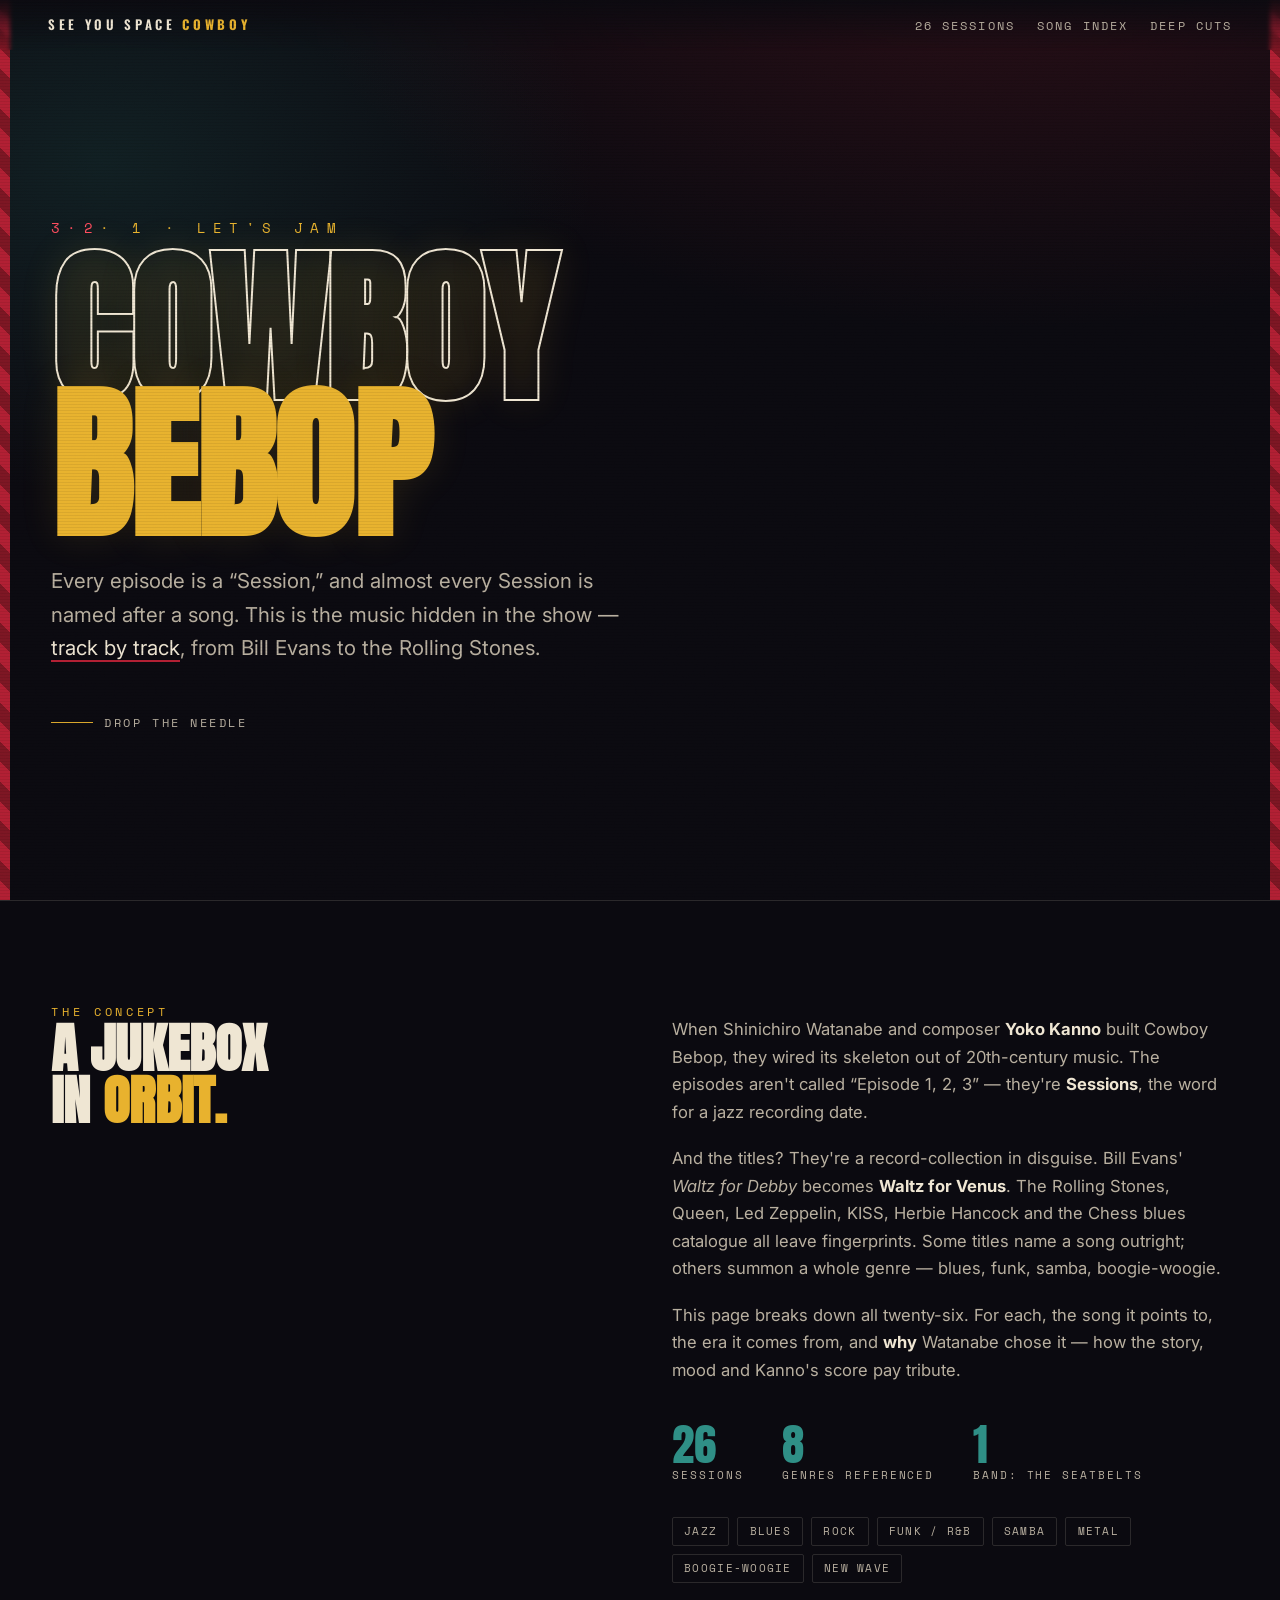
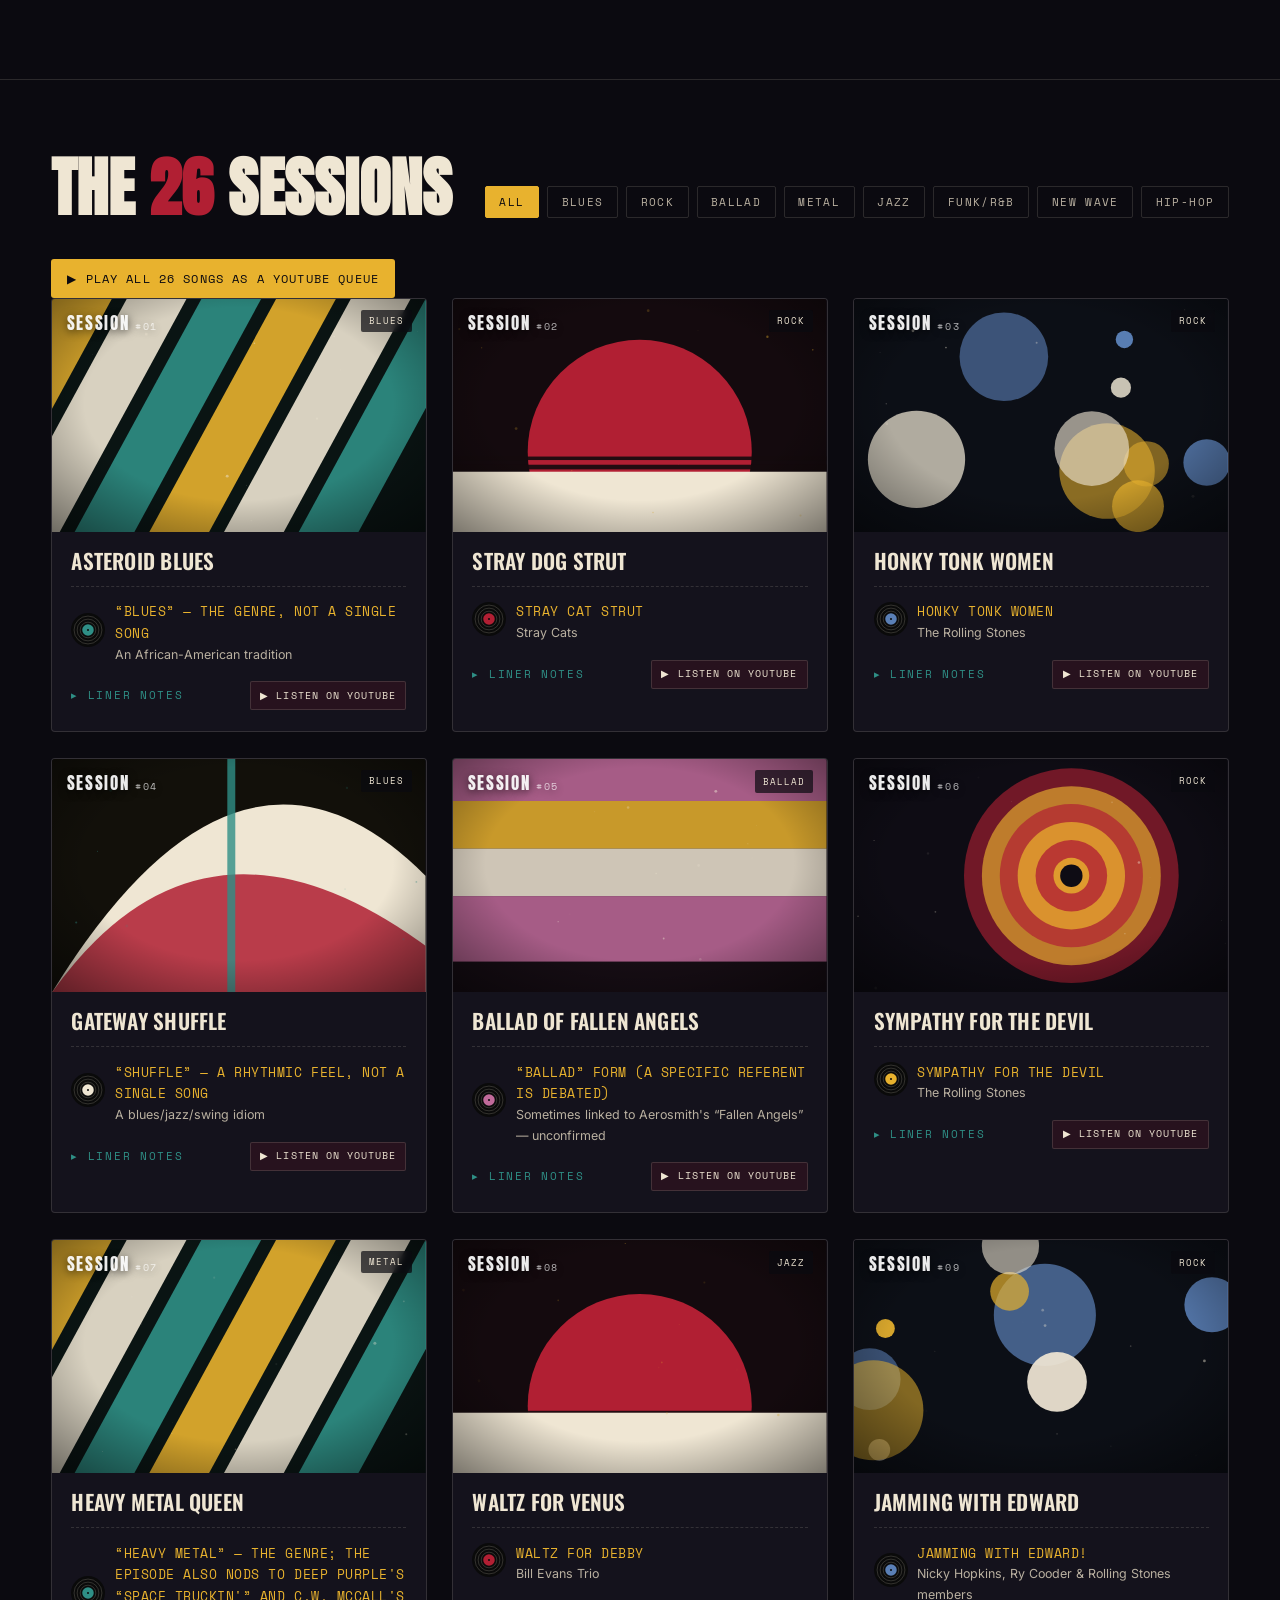
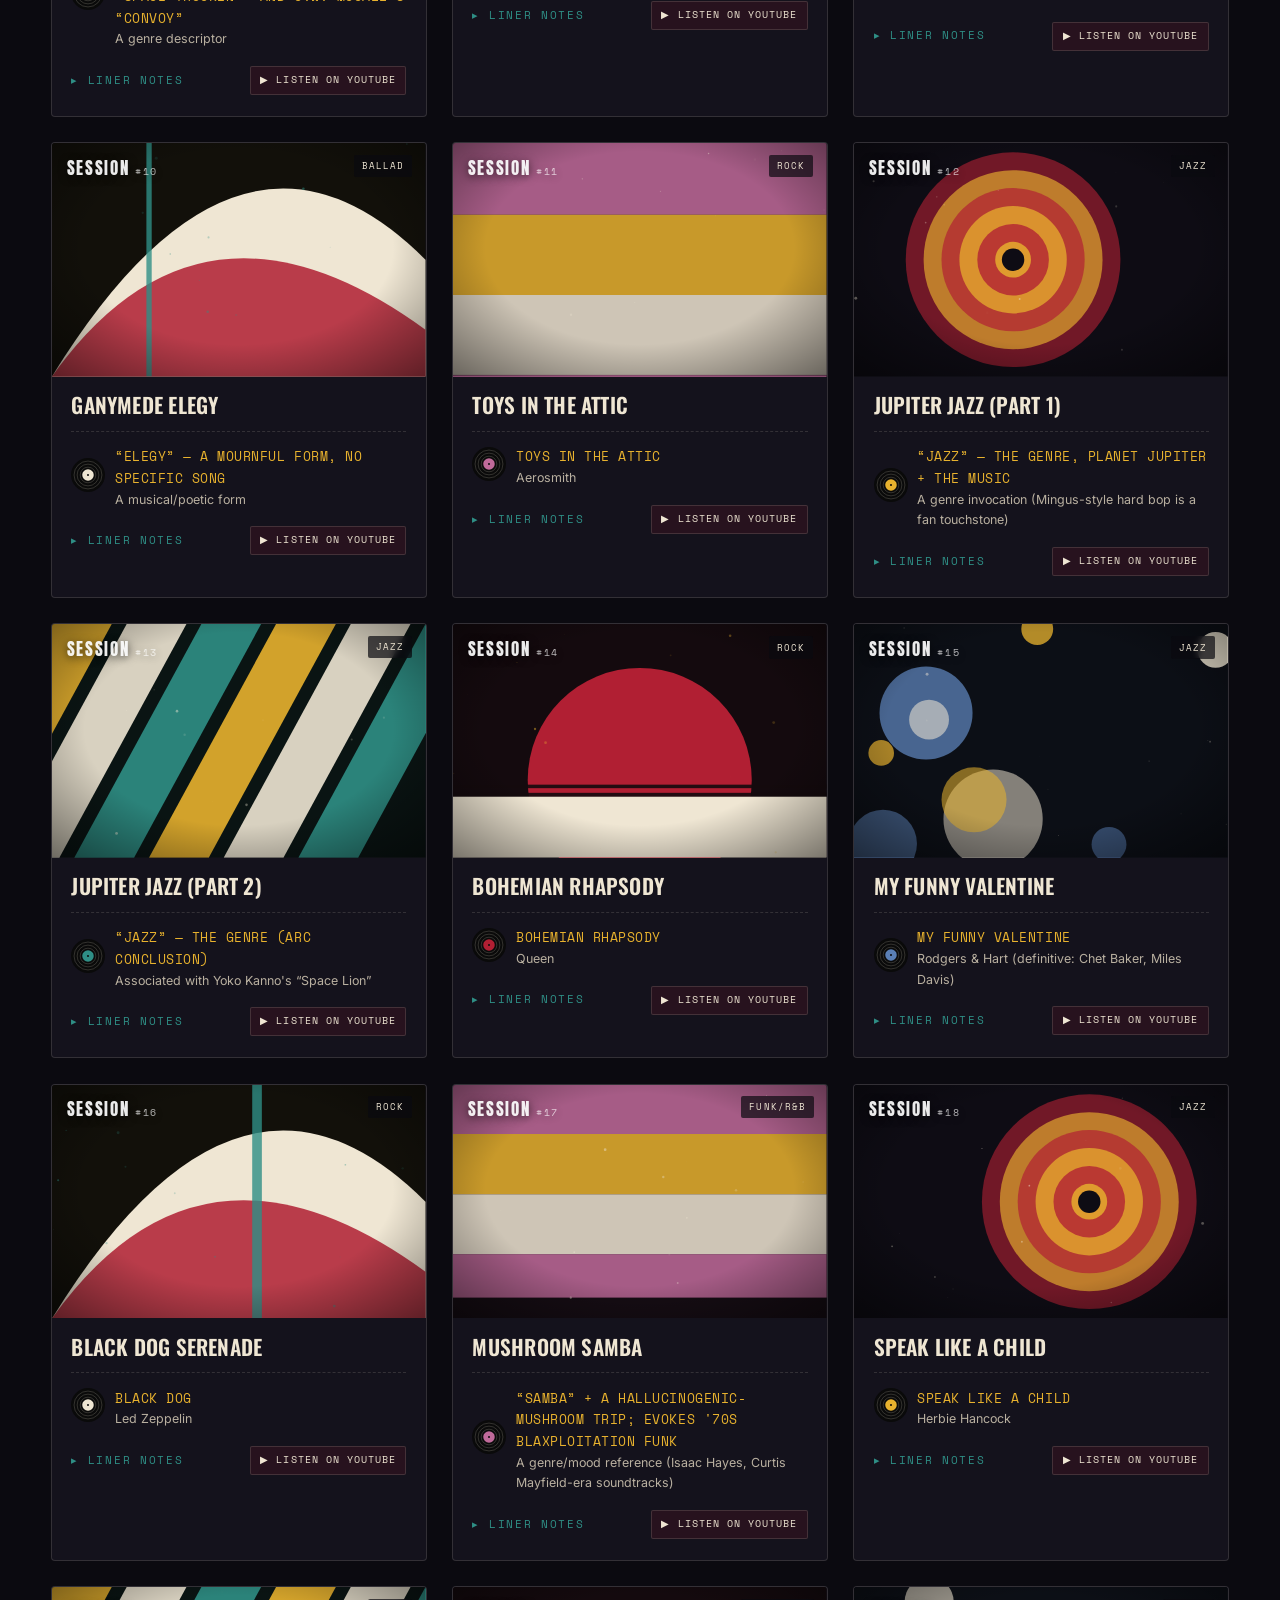
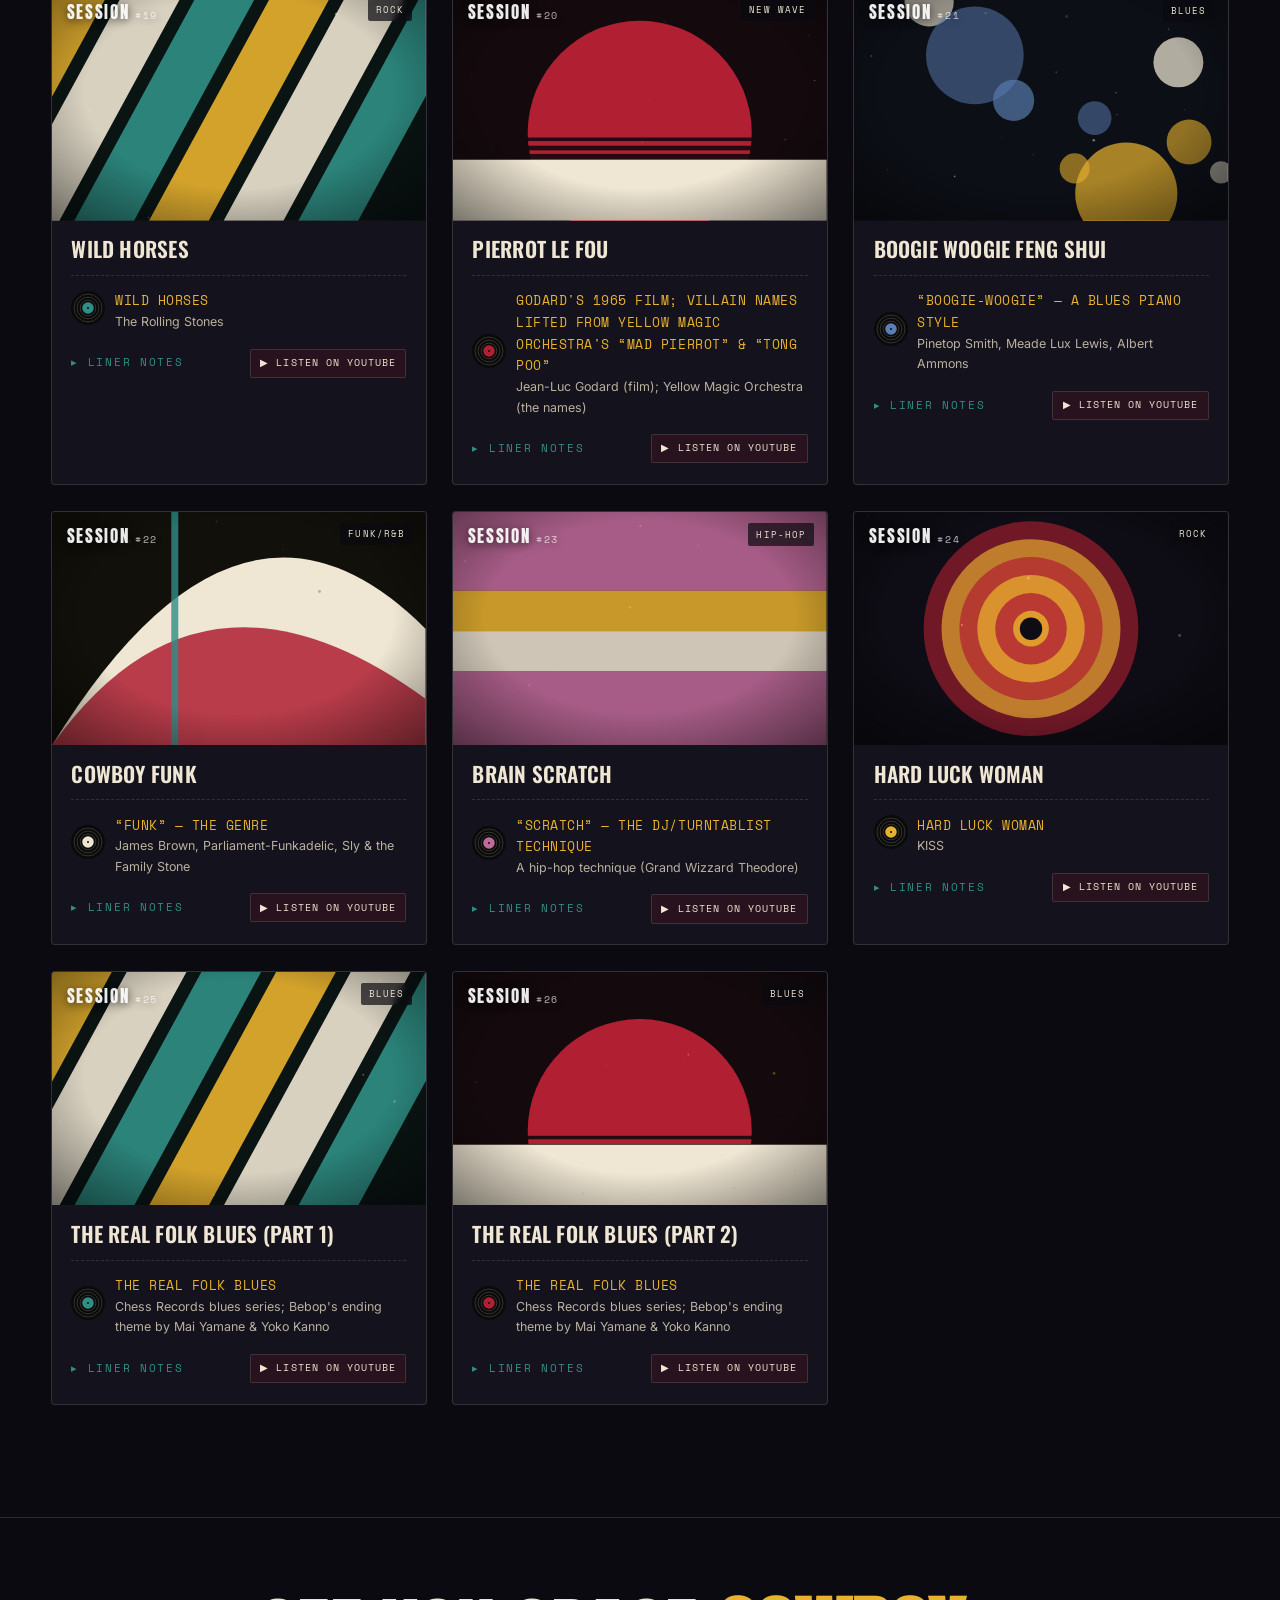
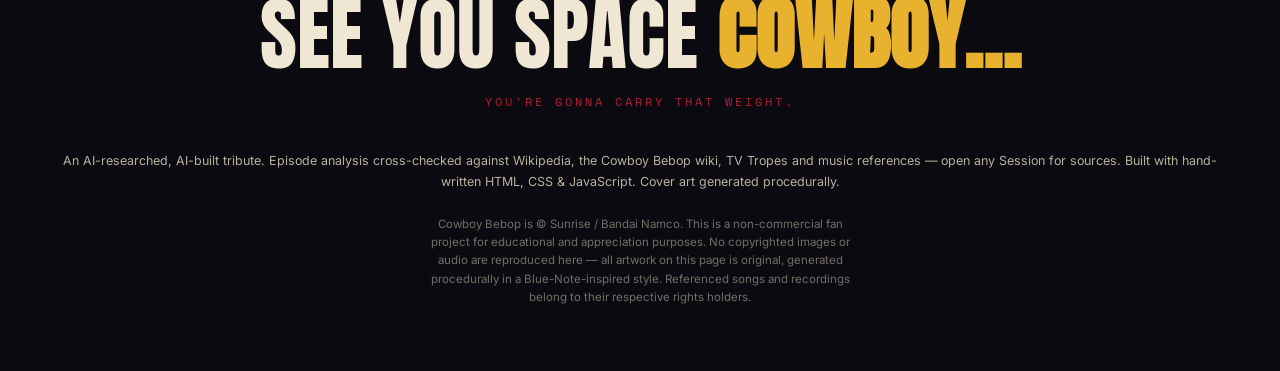
==== commit d8b0eede: "Add inline previews, "play all" playlists, and chord diagrams - Inline 30-second preview player via " ====
--- a/index.html
+++ b/index.html
@@ -96,6 +96,7 @@
         <h2>The <b>26</b> Sessions</h2>
         <div class="filters" id="filters"></div>
       </div>
+      <div id="playall-slot" class="playall-wrap"></div>
       <div class="session-grid" id="session-grid"></div>
     </div>
   </section>
--- a/css/style.css
+++ b/css/style.css
@@ -521,6 +521,49 @@
   font-size: 0.78rem; color: rgba(185,176,160,0.7); line-height: 1.6; max-width: 80ch;
 }
 
+/* ============================================================
+   INLINE PREVIEW PLAYER
+   ============================================================ */
+.play-row { display: flex; gap: 0.5rem; flex-wrap: wrap; margin-top: 0.8rem; }
+.play-preview { cursor: pointer; }
+.player-slot:empty { display: none; }
+.player-slot.playing {
+  position: relative; margin: 0.6rem 0 0.4rem; border: 1px solid var(--line);
+  border-radius: 6px; overflow: hidden; background: #000;
+}
+.player-slot .yt-mount { position: relative; width: 100%; aspect-ratio: 16 / 9; }
+.player-slot .yt-mount iframe { width: 100% !important; height: 100% !important; display: block; border: 0; }
+.player-slot .yt-x {
+  position: absolute; top: 0.4rem; right: 0.4rem; z-index: 4;
+  width: 28px; height: 28px; border-radius: 50%; cursor: pointer; line-height: 1;
+  background: rgba(11,10,16,0.82); color: var(--cream); border: 1px solid var(--line);
+}
+.player-slot .yt-x:hover { background: var(--bordeaux); border-color: var(--bordeaux); }
+.yt-ended {
+  padding: 0.7rem 0.9rem; font-family: var(--font-mono); font-size: 0.72rem;
+  color: var(--cream-dim); background: var(--noir-2);
+}
+.yt-ended a { color: var(--mustard); border-bottom: 1px solid transparent; }
+.yt-ended a:hover { border-color: var(--mustard); }
+
+/* "Play all" anonymous-playlist button */
+.playall-wrap { margin-top: 1.4rem; }
+.playall {
+  display: inline-flex; align-items: center; gap: 0.5rem;
+  font-family: var(--font-mono); font-size: 0.72rem; text-transform: uppercase;
+  letter-spacing: 0.1em; color: var(--ink); background: var(--mustard);
+  border-radius: 3px; padding: 0.6rem 1rem; transition: all 0.2s;
+}
+.playall:hover { background: var(--cream); transform: translateY(-1px); }
+
+/* ============================================================
+   CHORD DIAGRAMS (mini keyboards)
+   ============================================================ */
+.chords { display: flex; flex-wrap: wrap; gap: 0.7rem; }
+.chord-cell { display: flex; flex-direction: column; align-items: center; gap: 0.35rem; }
+.chord-cell .chord { min-width: auto; padding: 0.3rem 0.6rem; font-size: 0.92rem; }
+.kbd { display: block; border-radius: 2px; box-shadow: 0 2px 6px rgba(0,0,0,0.4); }
+
 /* ---------- Reduced motion ---------- */
 @media (prefers-reduced-motion: reduce){
   *, *::before, *::after { animation: none !important; scroll-behavior: auto; }
